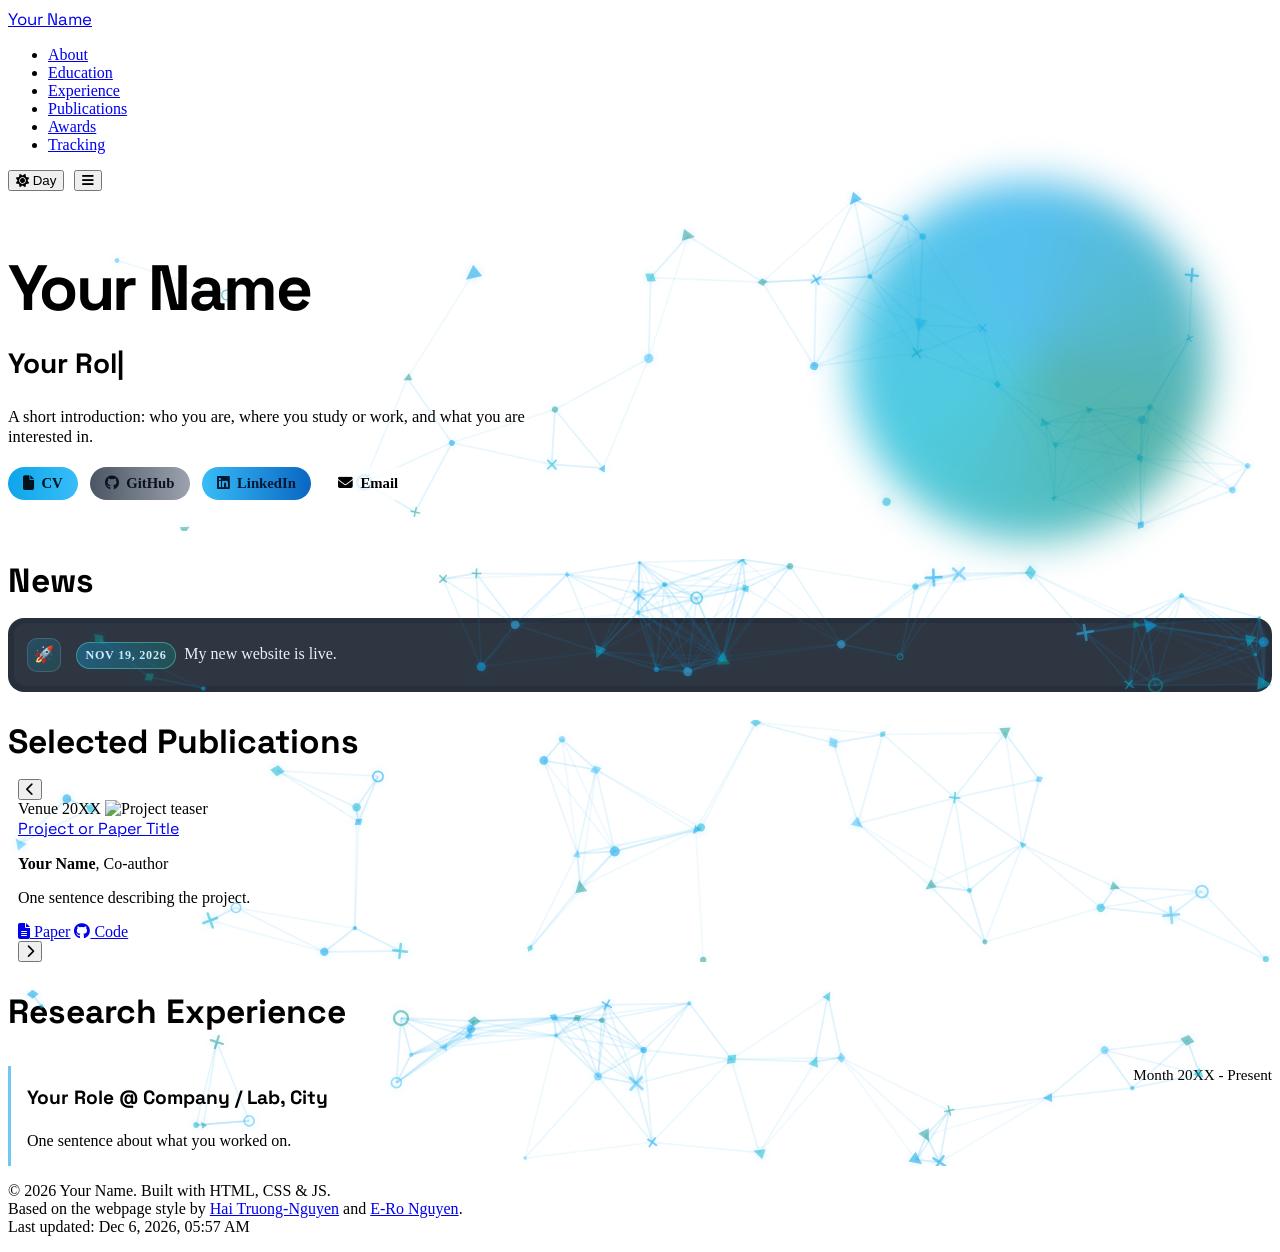
==== index.html @ 17369d82 "Replace original author's content with placeholders Remove CNAME, author photos, logos and publicati" ====
<!DOCTYPE html>
<html lang="en">

<head>
  <meta charset="UTF-8">
  <meta name="viewport" content="width=device-width, initial-scale=1.0">
  <link rel="icon" type="image/png" href="images/favicon.png">
  <link rel="apple-touch-icon" href="images/favicon.png">
  <title>Your Name | Homepage</title>
  <meta name="description" content="Personal website of Your Name.">

  <link rel="preconnect" href="https://fonts.googleapis.com">
  <link rel="preconnect" href="https://fonts.gstatic.com" crossorigin>
  <link href="https://fonts.googleapis.com/css2?family=Space+Grotesk:wght@400;500;700&family=IBM+Plex+Sans:wght@300;400;500;600;700&display=swap" rel="stylesheet">
  <link rel="stylesheet" href="https://cdnjs.cloudflare.com/ajax/libs/font-awesome/6.4.0/css/all.min.css">
  <link rel="stylesheet" href="css/styles.css">

  <style>
    :root { 
      --font-main: 'IBM Plex Sans', system-ui, sans-serif;
    }

    h1,
    h2,
    h3,
    .logo,
    .paper-card-title {
      font-family: 'Space Grotesk', var(--font-main);
    }

    .hero-layout {
      display: grid;
      grid-template-columns: 1.2fr 0.8fr;
      gap: 3.5rem;
      align-items: center;
    }

    .hero-title {
      font-size: clamp(2.4rem, 5vw, 4.2rem) !important;
      margin-bottom: 0.6rem;
      letter-spacing: -0.04em;
      line-height: 1.02;
    }

    .hero-subtitle {
      font-size: clamp(1.15rem, 3vw, 1.75rem) !important;
      margin-bottom: 1.6rem;
      color: var(--text-secondary);
      min-height: 2rem;
    }

    .hero-blurb {
      font-size: 1.03rem;
      color: var(--text-secondary);
      margin-bottom: 1.1rem;
      max-width: 70ch;
    }

    .profile-image-wrapper {
      width: 100%;
      max-width: 340px;
      aspect-ratio: 1;
      margin: 0 auto;
      border-radius: 50%;
      position: relative;
      animation: float 6s ease-in-out infinite;
    }

    .profile-image-wrapper::before {
      content: '';
      position: absolute;
      inset: -10px;
      border-radius: 50%;
      background: conic-gradient(from 0deg, #0ea5e9, #0d9488, #06b6d4, #0ea5e9);
      filter: blur(20px);
      opacity: 0.7;
      z-index: 1;
      animation: spin 6s linear infinite;
    }

    .profile-image-container {
      width: 100%;
      height: 100%;
      border-radius: 50%;
      padding: 8px;
      background: linear-gradient(145deg, var(--accent-blue), var(--accent-teal), var(--accent-cyan));
      position: relative;
      z-index: 2;
    }

    .profile-image {
      width: 100%;
      height: 100%;
      border-radius: 50%;
      object-fit: cover;
      border: 5px solid #ffffff;
    }

    .cta-row {
      display: flex;
      flex-wrap: wrap;
      gap: 0.75rem;
      margin-top: 1.25rem;
      margin-bottom: 1.2rem;
    }

    .cta-chip {
      display: inline-flex;
      align-items: center;
      gap: 0.45rem;
      padding: 0.5rem 0.95rem;
      border: 1px solid var(--glass-border);
      border-radius: 999px;
      color: var(--text-primary);
      background: rgba(255, 255, 255, 0.75);
      text-decoration: none;
      font-weight: 600;
      font-size: 0.92rem;
      transition: transform 0.2s ease, box-shadow 0.2s ease, filter 0.2s ease;
    }

    .cta-chip:hover {
      text-decoration: none;
      background: #eef9ff;
      border-color: rgba(14, 165, 233, 0.35);
      transform: translateY(-1px);
    }

    .cta-cv {
      background: linear-gradient(90deg, #0284c7, #0ea5e9);
      color: #f8fcff;
      border-color: rgba(2, 132, 199, 0.35);
    }

    .cta-scholar {
      background: linear-gradient(90deg, #1d4ed8, #2563eb);
      color: #f5f8ff;
      border-color: rgba(37, 99, 235, 0.35);
    }

    .cta-github {
      background: linear-gradient(90deg, #111827, #374151);
      color: #f9fafb;
      border-color: rgba(55, 65, 81, 0.45);
    }

    .cta-linkedin {
      background: linear-gradient(90deg, #0a66c2, #0ea5e9);
      color: #f8fcff;
      border-color: rgba(10, 102, 194, 0.4);
    }

    .cta-cv:hover,
    .cta-scholar:hover,
    .cta-github:hover,
    .cta-linkedin:hover {
      filter: brightness(1.08);
      box-shadow: 0 6px 16px rgba(2, 132, 199, 0.25);
    }

    html[data-theme="dark"] .cta-cv {
      background: linear-gradient(90deg, #0ea5e9, #38bdf8);
      color: #02121d;
    }

    html[data-theme="dark"] .cta-scholar {
      background: linear-gradient(90deg, #60a5fa, #3b82f6);
      color: #06132c;
    }

    html[data-theme="dark"] .cta-github {
      background: linear-gradient(90deg, #4b5563, #9ca3af);
      color: #0b1220;
    }

    html[data-theme="dark"] .cta-linkedin {
      background: linear-gradient(90deg, #38bdf8, #0a66c2);
      color: #001a36;
    }

    .inline-stats {
      display: grid;
      grid-template-columns: repeat(3, minmax(0, 1fr));
      gap: 0.65rem;
      margin-top: 1rem;
      width: 100%;
      max-width: 420px;
    }

    .stat-card {
      border: 1px solid var(--glass-border);
      border-radius: 10px;
      background: rgba(255, 255, 255, 0.72);
      padding: 0.65rem;
      text-align: center;
    }

    .stat-value {
      display: block;
      font-size: 1rem;
      font-weight: 700;
      color: var(--text-primary);
    }

    .stat-label {
      font-size: 0.76rem;
      color: var(--text-muted);
      text-transform: uppercase;
      letter-spacing: 0.06em;
    }

    .timeline-list {
      display: grid;
      gap: 1.25rem;
    }

    .timeline-entry {
      border-left: 3px solid rgba(14, 165, 233, 0.6);
      padding-left: 1rem;
    }

    .timeline-entry h3 {
      margin-bottom: 0.35rem;
      font-size: 1.2rem;
    }

    .exp-head {
      display: flex;
      justify-content: space-between;
      align-items: flex-start;
      gap: 0.8rem;
      flex-wrap: wrap;
      margin-bottom: 0.35rem;
    }

    .exp-main {
      display: flex;
      align-items: center;
      gap: 0.7rem;
      min-width: 0;
      flex: 1 1 360px;
    }

    .exp-logo {
      width: 34px;
      height: 34px;
      border-radius: 8px;
      object-fit: contain;
      border: 1px solid var(--glass-border);
      background: rgba(255, 255, 255, 0.9);
      padding: 3px;
      flex: 0 0 auto;
    }

    .timeline-meta {
      color: var(--text-muted);
      font-size: 0.95rem;
      margin-bottom: 0.55rem;
    }

    .timeline-meta-row {
      display: flex;
      justify-content: flex-end;
      gap: 0.8rem;
      flex-wrap: nowrap;
      color: var(--text-muted);
      font-size: 0.95rem;
      margin-bottom: 0;
      margin-left: auto;
      white-space: nowrap;
      text-align: right;
    }

    .news-board {
      border: 1px solid var(--glass-border);
      border-radius: 16px;
      background: rgba(255, 255, 255, 0.72);
      padding: 0.35rem;
    }

    .news-item {
      display: grid;
      grid-template-columns: 34px 1fr;
      gap: 0.9rem;
      padding: 0.9rem 0.85rem;
      border-radius: 12px;
      align-items: center;
    }

    .news-item + .news-item {
      border-top: 1px dashed var(--glass-border);
    }

    .news-icon {
      width: 34px;
      height: 34px;
      border-radius: 10px;
      display: grid;
      place-items: center;
      background: linear-gradient(145deg, rgba(14, 165, 233, 0.2), rgba(13, 148, 136, 0.2));
      font-size: 1.02rem;
      line-height: 1;
    }

    .news-line {
      display: flex;
      align-items: baseline;
      flex-wrap: wrap;
      gap: 0.5rem;
    }

    .news-date {
      font-size: 0.76rem;
      font-weight: 700;
      color: #0b3554;
      text-transform: uppercase;
      letter-spacing: 0.06em;
      background: linear-gradient(90deg, rgba(14, 165, 233, 0.22), rgba(13, 148, 136, 0.22));
      border: 1px solid rgba(14, 165, 233, 0.3);
      border-radius: 999px;
      padding: 0.17rem 0.55rem;
      white-space: nowrap;
    }

    .news-text {
      margin: 0;
      color: var(--text-primary);
      line-height: 1.58;
    }

    html[data-theme="dark"] .news-board {
      background: rgba(10, 19, 34, 0.88);
      border-color: rgba(148, 163, 184, 0.35);
    }

    html[data-theme="dark"] .news-item + .news-item {
      border-top-color: rgba(148, 163, 184, 0.35);
    }

    html[data-theme="dark"] .news-item {
      background: rgba(255, 255, 255, 0.03);
    }

    html[data-theme="dark"] .news-text {
      color: #e8f0ff;
    }

    html[data-theme="dark"] .news-date {
      color: #c8ecff;
      background: linear-gradient(90deg, rgba(14, 165, 233, 0.34), rgba(13, 148, 136, 0.28));
      border-color: rgba(94, 234, 212, 0.42);
    }

    html[data-theme="dark"] .news-icon {
      box-shadow: 0 0 0 1px rgba(148, 163, 184, 0.28) inset;
    }

    .scroll-down-indicator {
      position: absolute;
      bottom: -38px;
      left: 50%;
      transform: translateX(-50%);
      color: var(--accent-teal);
      font-size: 1.4rem;
      cursor: pointer;
      animation: bounce 2s infinite;
    }

    @keyframes spin {
      to {
        transform: rotate(360deg);
      }
    }

    @keyframes float {
      0%,
      100% {
        transform: translateY(0);
      }

      50% {
        transform: translateY(-12px);
      }
    }

    @keyframes bounce {
      0%,
      20%,
      50%,
      80%,
      100% {
        transform: translateY(0) translateX(-50%);
      }

      40% {
        transform: translateY(-8px) translateX(-50%);
      }

      60% {
        transform: translateY(-5px) translateX(-50%);
      }
    }

    @media (max-width: 960px) {
      .hero-layout {
        grid-template-columns: 1fr;
        gap: 2.2rem;
        text-align: center;
      }

      .hero-blurb {
        margin-left: auto;
        margin-right: auto;
      }

      .cta-row,
      .inline-stats {
        justify-content: center;
        margin-left: auto;
        margin-right: auto;
      }

      .profile-image-wrapper {
        max-width: 280px;
      }
    }

    @media (max-width: 640px) {
      .inline-stats {
        grid-template-columns: 1fr;
      }

      .paper-card {
        min-width: 300px;
      }

      .timeline-meta-row {
        width: 100%;
        justify-content: flex-start;
        text-align: left;
      }
    }
  </style>
</head>

<body>
  <nav class="navbar">
    <div class="nav-container">
      <a href="./" class="logo text-gradient" style="display:flex;align-items:center;gap:0.75rem;">
        <img src="images/me.png" alt="Your Name" style="width:36px;height:36px;border-radius:50%;object-fit:cover;" onerror="this.style.display='none'">
        <span style="font-size:1.05rem;text-transform:none;letter-spacing:0;">Your Name</span>
      </a>
      <ul class="nav-links">
        <li><a href="index.html" class="active">About</a></li>
        <li><a href="education.html">Education</a></li>
        <li><a href="experience.html">Experience</a></li>
        <li><a href="publication.html">Publications</a></li>
        <li><a href="awards.html">Awards</a></li>
        <li><a href="tracking.html">Tracking</a></li>
      </ul>
      <div style="display:flex;align-items:center;gap:0.6rem;">
        <button class="theme-toggle" aria-label="Toggle dark mode">
          <i class="fas fa-moon"></i>
          <span>Night</span>
        </button>
        <button class="mobile-menu-btn" aria-label="Toggle menu">
          <i class="fas fa-bars"></i>
        </button>
      </div>
    </div>
  </nav>

  <main>
    <section class="section reveal active particle-section" id="about" style="position: relative; overflow: visible; isolation: isolate;">
      <canvas class="hero-particles" style="position:absolute;inset:0;width:100%;height:100%;z-index:0;pointer-events:none;"></canvas>

      <div class="hero-layout" style="position:relative;z-index:1;">
        <div class="hero-text">
          <h1 class="hero-title">Your Name</h1>
          <h2 class="hero-subtitle text-gradient">
            <span class="typewriter-text"></span><span class="typewriter-cursor">|</span>
          </h2>

          <p class="hero-blurb">
            A short introduction: who you are, where you study or work, and what you are interested in.
          </p>

          <div class="cta-row">
            <a class="cta-chip cta-cv" href="#" target="_blank" rel="noreferrer"><i class="fas fa-file"></i> CV</a>
            <a class="cta-chip cta-github" href="https://github.com/ThinhTran1505" target="_blank" rel="noreferrer"><i class="fab fa-github"></i> GitHub</a>
            <a class="cta-chip cta-linkedin" href="#" target="_blank" rel="noreferrer"><i class="fab fa-linkedin"></i> LinkedIn</a>
            <a class="cta-chip" href="mailto:you@example.com"><i class="fas fa-envelope"></i> Email</a>
          </div>

        </div>

        <div style="display:flex;flex-direction:column;align-items:center;gap:1.6rem;">
          <div class="profile-image-wrapper">
            <div class="profile-image-container">
              <img src="images/me.png" alt="Portrait of Your Name" class="profile-image" onerror="this.style.display='none'">
            </div>
          </div>
          
        </div>
      </div>

      <!-- <div class="scroll-down-indicator" onclick="document.getElementById('news').scrollIntoView({ behavior: 'smooth' });">
        <i class="fas fa-chevron-down"></i>
      </div> -->
    </section>

    <section class="section reveal particle-section" id="news" style="position: relative; overflow: visible; isolation: isolate;">
      <canvas class="hero-particles" style="position:absolute;inset:0;width:100%;height:100%;z-index:0;pointer-events:none;"></canvas>
      <h2 style="font-size:2.1rem;border-bottom:2px solid var(--glass-border);padding-bottom:0.5rem;margin-bottom:0.5rem;">News</h2>
      <!-- <p style="color:var(--text-muted);margin-bottom:1rem;">Recent updates and milestones.</p> -->
      <div class="news-board">
        <article class="news-item">
          <div class="news-icon">🚀</div>
          <div>
            <p class="news-text news-line"><span class="news-date">Nov 19, 2026</span> My new website is live.</p>
          </div>
        </article>
      </div>
    </section>

    <section class="section reveal particle-section" id="featured-publications" style="position: relative; overflow: visible; isolation: isolate;">
      <canvas class="hero-particles" style="position:absolute;inset:0;width:100%;height:100%;z-index:0;pointer-events:none;"></canvas>
      <h2 style="font-size:2.1rem;border-bottom:2px solid var(--glass-border);padding-bottom:0.5rem;margin-bottom:0.5rem;">Selected Publications</h2>
      <div class="projects-carousel-container" style="position:relative;padding:0 10px;">
        <button class="carousel-btn left" onclick="scrollCarousel(-1)" aria-label="Scroll left"><i class="fas fa-chevron-left"></i></button>

        <div class="projects-grid" id="projectsCarousel">
          <article class="paper-card paper-card-link" data-card-url="#" tabindex="0" role="link" aria-label="Open project page">
            <div class="paper-card-image">
              <span class="badge">Venue 20XX</span>
              <img src="images/publications/placeholder.svg" alt="Project teaser">
            </div>
            <div class="paper-card-text">
              <div class="paper-card-top">
                <a class="paper-card-title" href="#" target="_blank" rel="noreferrer">Project or Paper Title</a>
                <p class="paper-card-authors"><strong>Your Name</strong>, Co-author</p>
              </div>
              <p class="paper-card-desc">One sentence describing the project.</p>
              <div class="paper-card-actions">
                <a class="paper-card-btn" href="#" target="_blank" rel="noreferrer"><i class="fas fa-file-alt"></i> Paper</a>
                <a class="paper-card-btn" href="#" target="_blank" rel="noreferrer"><i class="fab fa-github"></i> Code</a>
              </div>
            </div>
          </article>
        </div>

        <button class="carousel-btn right" onclick="scrollCarousel(1)" aria-label="Scroll right"><i class="fas fa-chevron-right"></i></button>
      </div>
    </section>

    <section class="section reveal particle-section" id="experience" style="position: relative; overflow: visible; isolation: isolate;">
      <canvas class="hero-particles" style="position:absolute;inset:0;width:100%;height:100%;z-index:0;pointer-events:none;"></canvas>
      <h2 style="font-size:2.1rem;border-bottom:2px solid var(--glass-border);padding-bottom:0.5rem;margin-bottom:1.6rem;">Research Experience</h2>
      <div class="glass-card">
        <div class="timeline-list">
          <article class="timeline-entry">
            <div class="exp-head">
              <div class="exp-main">
                <img class="exp-logo" src="images/experience/company.png" alt="Company logo" onerror="this.style.display='none'">
                <h3>Your Role @ Company / Lab, City</h3>
              </div>
              <div class="timeline-meta-row">
                <span>Month 20XX - Present</span>
              </div>
            </div>
            <p>One sentence about what you worked on.</p>
          </article>

          
        </div>
      </div>
    </section>

  </main>

  <footer>
    <p>&copy; 2026 Your Name. Built with HTML, CSS & JS.<br>Based on the webpage style by <a href="https://itruonghai.github.io/" target="_blank" rel="noreferrer">Hai Truong-Nguyen</a> and <a href="https://github.com/eronguyen/eronguyen.github.io" target="_blank" rel="noreferrer">E-Ro Nguyen</a>.</p>
  </footer>

  <script src="js/app.js"></script>
  <script>
    const slider = document.querySelector('.projects-grid');
    if (slider) {
      let isDown = false;
      let startX;
      let scrollLeft;

      slider.addEventListener('mousedown', (e) => {
        isDown = true;
        slider.classList.add('active');
        startX = e.pageX - slider.offsetLeft;
        scrollLeft = slider.scrollLeft;
      });

      slider.addEventListener('mouseleave', () => {
        isDown = false;
        slider.classList.remove('active');
      });

      slider.addEventListener('mouseup', () => {
        isDown = false;
        slider.classList.remove('active');
      });

      slider.addEventListener('mousemove', (e) => {
        if (!isDown) return;
        e.preventDefault();
        const x = e.pageX - slider.offsetLeft;
        const walk = (x - startX) * 2;
        slider.scrollLeft = scrollLeft - walk;
      });
    }

    function scrollCarousel(direction) {
      if (!slider) return;
      const firstCard = slider.querySelector('.paper-card');
      if (!firstCard) return;
      const cardWidth = firstCard.offsetWidth;
      const gap = parseFloat(getComputedStyle(slider).gap) || 0;
      const scrollAmount = (cardWidth + gap) * direction;
      slider.scrollBy({ left: scrollAmount, behavior: 'smooth' });
    }

    const clickableCards = document.querySelectorAll('.paper-card-link');
    clickableCards.forEach((card) => {
      const url = card.getAttribute('data-card-url');
      if (!url) return;

      card.style.cursor = 'pointer';

      card.addEventListener('click', (event) => {
        if (event.target.closest('a, button')) return;
        window.open(url, '_blank', 'noopener,noreferrer');
      });

      card.addEventListener('keydown', (event) => {
        if (event.key !== 'Enter' && event.key !== ' ') return;
        event.preventDefault();
        window.open(url, '_blank', 'noopener,noreferrer');
      });
    });
  </script>
</body>

</html>
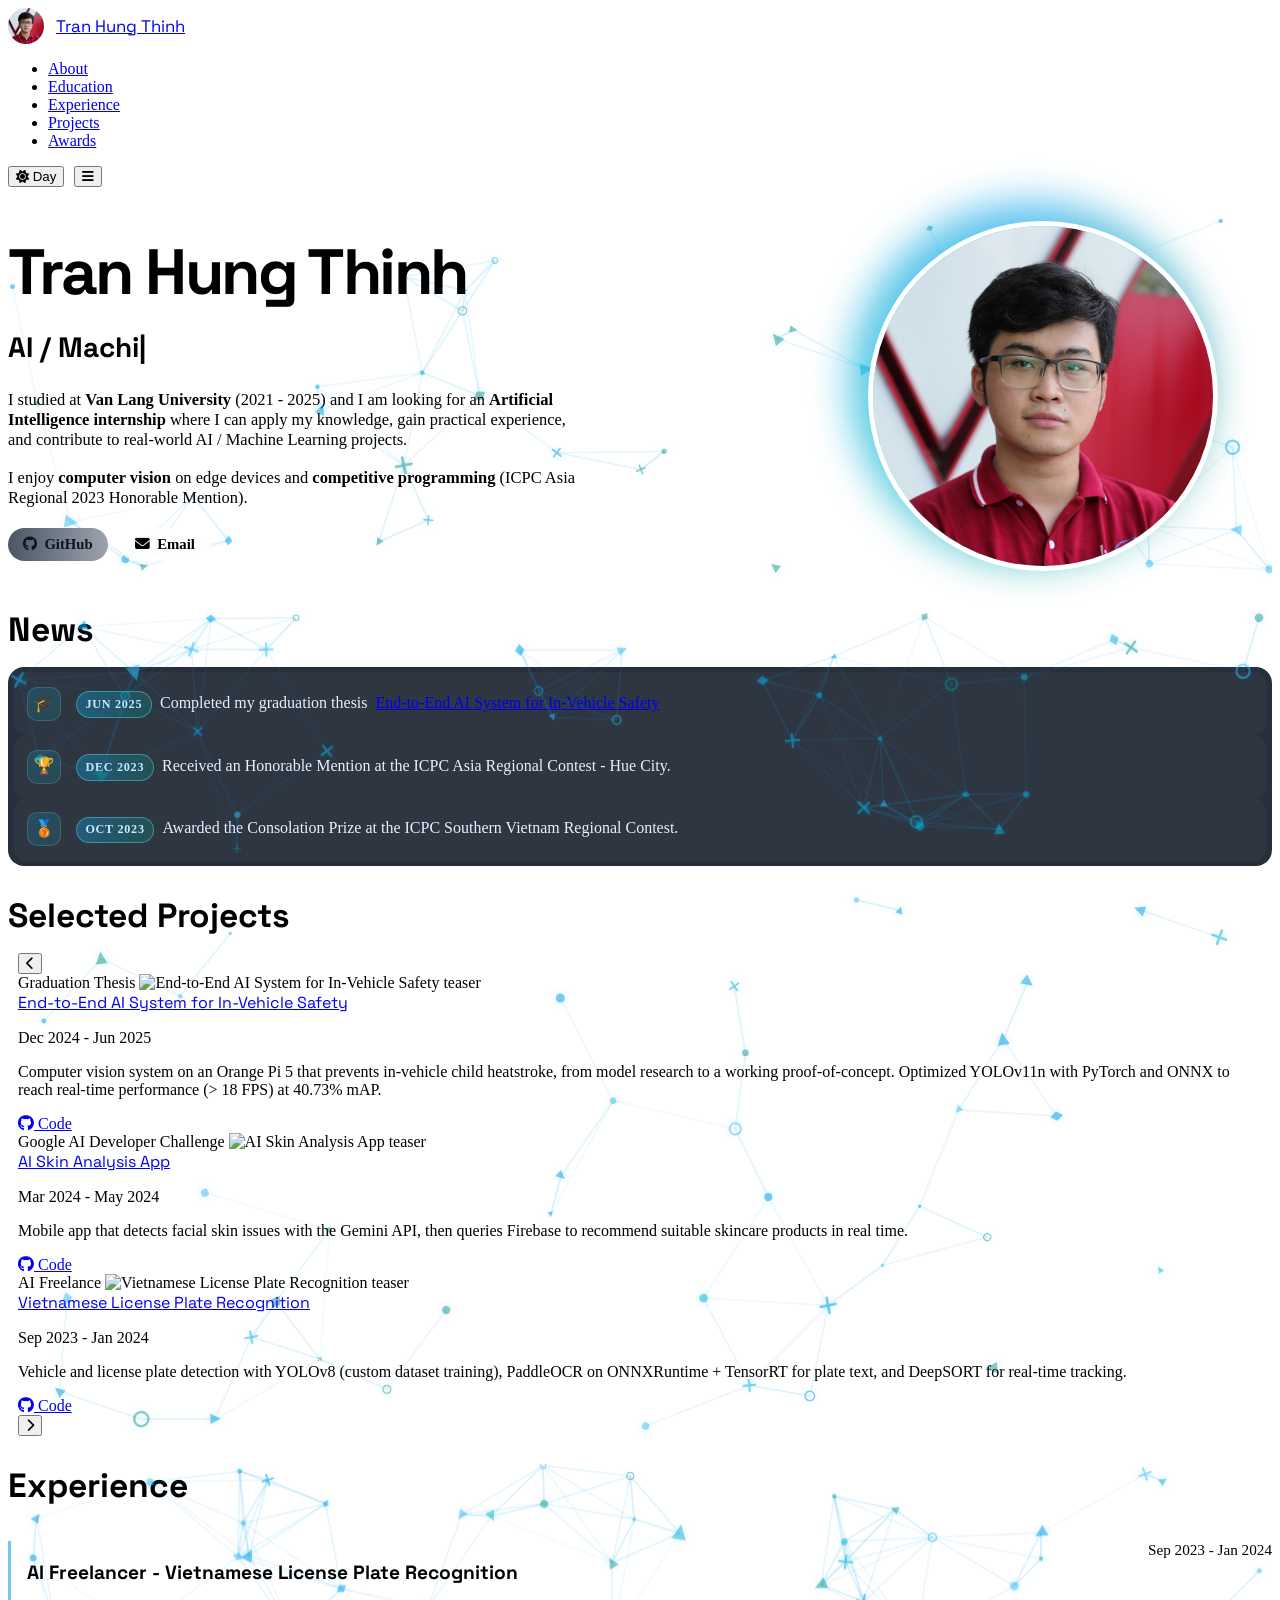
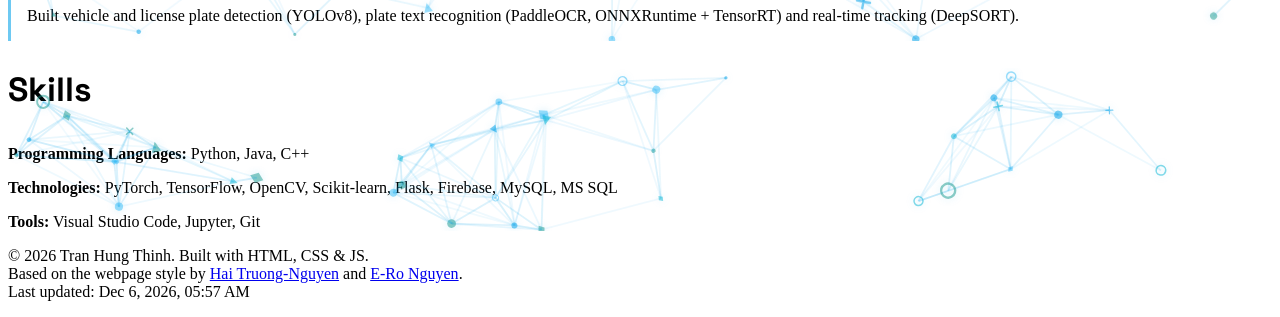
==== commit 7cc3e5bb: "Fill site with content from CV Name, intro, news, projects (as the Projects page), freelance experie" ====
--- a/index.html
+++ b/index.html
@@ -6,8 +6,8 @@
   <meta name="viewport" content="width=device-width, initial-scale=1.0">
   <link rel="icon" type="image/png" href="images/favicon.png">
   <link rel="apple-touch-icon" href="images/favicon.png">
-  <title>Your Name | Homepage</title>
-  <meta name="description" content="Personal website of Your Name.">
+  <title>Tran Hung Thinh | Homepage</title>
+  <meta name="description" content="Personal website of Tran Hung Thinh.">
 
   <link rel="preconnect" href="https://fonts.googleapis.com">
   <link rel="preconnect" href="https://fonts.gstatic.com" crossorigin>
@@ -447,16 +447,15 @@
   <nav class="navbar">
     <div class="nav-container">
       <a href="./" class="logo text-gradient" style="display:flex;align-items:center;gap:0.75rem;">
-        <img src="images/me.png" alt="Your Name" style="width:36px;height:36px;border-radius:50%;object-fit:cover;" onerror="this.style.display='none'">
-        <span style="font-size:1.05rem;text-transform:none;letter-spacing:0;">Your Name</span>
+        <img src="images/me.png" alt="Tran Hung Thinh" style="width:36px;height:36px;border-radius:50%;object-fit:cover;" onerror="this.style.display='none'">
+        <span style="font-size:1.05rem;text-transform:none;letter-spacing:0;">Tran Hung Thinh</span>
       </a>
       <ul class="nav-links">
         <li><a href="index.html" class="active">About</a></li>
         <li><a href="education.html">Education</a></li>
         <li><a href="experience.html">Experience</a></li>
-        <li><a href="publication.html">Publications</a></li>
+        <li><a href="publication.html">Projects</a></li>
         <li><a href="awards.html">Awards</a></li>
-        <li><a href="tracking.html">Tracking</a></li>
       </ul>
       <div style="display:flex;align-items:center;gap:0.6rem;">
         <button class="theme-toggle" aria-label="Toggle dark mode">
@@ -476,20 +475,24 @@
 
       <div class="hero-layout" style="position:relative;z-index:1;">
         <div class="hero-text">
-          <h1 class="hero-title">Your Name</h1>
+          <h1 class="hero-title">Tran Hung Thinh</h1>
           <h2 class="hero-subtitle text-gradient">
             <span class="typewriter-text"></span><span class="typewriter-cursor">|</span>
           </h2>
 
           <p class="hero-blurb">
-            A short introduction: who you are, where you study or work, and what you are interested in.
+            I studied at <strong>Van Lang University</strong> (2021 - 2025) and I am looking for an
+            <strong>Artificial Intelligence internship</strong> where I can apply my knowledge, gain practical experience,
+            and contribute to real-world AI / Machine Learning projects.
           </p>
+          <p class="hero-blurb">
+            I enjoy <strong>computer vision</strong> on edge devices and <strong>competitive programming</strong>
+            (ICPC Asia Regional 2023 Honorable Mention).
+          </p>
 
           <div class="cta-row">
-            <a class="cta-chip cta-cv" href="#" target="_blank" rel="noreferrer"><i class="fas fa-file"></i> CV</a>
-            <a class="cta-chip cta-github" href="https://github.com/ThinhTran1505" target="_blank" rel="noreferrer"><i class="fab fa-github"></i> GitHub</a>
-            <a class="cta-chip cta-linkedin" href="#" target="_blank" rel="noreferrer"><i class="fab fa-linkedin"></i> LinkedIn</a>
-            <a class="cta-chip" href="mailto:you@example.com"><i class="fas fa-envelope"></i> Email</a>
+            <a class="cta-chip cta-github" href="https://github.com/TranThinh2003" target="_blank" rel="noreferrer"><i class="fab fa-github"></i> GitHub</a>
+            <a class="cta-chip" href="mailto:tranthinh150503@gmail.com"><i class="fas fa-envelope"></i> Email</a>
           </div>
 
         </div>
@@ -497,7 +500,7 @@
         <div style="display:flex;flex-direction:column;align-items:center;gap:1.6rem;">
           <div class="profile-image-wrapper">
             <div class="profile-image-container">
-              <img src="images/me.png" alt="Portrait of Your Name" class="profile-image" onerror="this.style.display='none'">
+              <img src="images/me.png" alt="Portrait of Tran Hung Thinh" class="profile-image" onerror="this.style.display='none'">
             </div>
           </div>
           
@@ -515,35 +518,80 @@
       <!-- <p style="color:var(--text-muted);margin-bottom:1rem;">Recent updates and milestones.</p> -->
       <div class="news-board">
         <article class="news-item">
-          <div class="news-icon">🚀</div>
+          <div class="news-icon">🎓</div>
           <div>
-            <p class="news-text news-line"><span class="news-date">Nov 19, 2026</span> My new website is live.</p>
+            <p class="news-text news-line"><span class="news-date">Jun 2025</span> Completed my graduation thesis <a href="https://github.com/TranThinh2003/No-One-left-on-car-NOC" target="_blank" rel="noreferrer">End-to-End AI System for In-Vehicle Safety</a></p>
+          </div>
+        </article>
+        <article class="news-item">
+          <div class="news-icon">🏆</div>
+          <div>
+            <p class="news-text news-line"><span class="news-date">Dec 2023</span> Received an Honorable Mention at the ICPC Asia Regional Contest - Hue City.</p>
+          </div>
+        </article>
+        <article class="news-item">
+          <div class="news-icon">🥉</div>
+          <div>
+            <p class="news-text news-line"><span class="news-date">Oct 2023</span> Awarded the Consolation Prize at the ICPC Southern Vietnam Regional Contest.</p>
           </div>
         </article>
       </div>
     </section>
 
-    <section class="section reveal particle-section" id="featured-publications" style="position: relative; overflow: visible; isolation: isolate;">
+    <section class="section reveal particle-section" id="featured-projects" style="position: relative; overflow: visible; isolation: isolate;">
       <canvas class="hero-particles" style="position:absolute;inset:0;width:100%;height:100%;z-index:0;pointer-events:none;"></canvas>
-      <h2 style="font-size:2.1rem;border-bottom:2px solid var(--glass-border);padding-bottom:0.5rem;margin-bottom:0.5rem;">Selected Publications</h2>
+      <h2 style="font-size:2.1rem;border-bottom:2px solid var(--glass-border);padding-bottom:0.5rem;margin-bottom:0.5rem;">Selected Projects</h2>
       <div class="projects-carousel-container" style="position:relative;padding:0 10px;">
         <button class="carousel-btn left" onclick="scrollCarousel(-1)" aria-label="Scroll left"><i class="fas fa-chevron-left"></i></button>
 
         <div class="projects-grid" id="projectsCarousel">
-          <article class="paper-card paper-card-link" data-card-url="#" tabindex="0" role="link" aria-label="Open project page">
+          <article class="paper-card paper-card-link" data-card-url="https://github.com/TranThinh2003/No-One-left-on-car-NOC" tabindex="0" role="link" aria-label="Open End-to-End AI System for In-Vehicle Safety on GitHub">
             <div class="paper-card-image">
-              <span class="badge">Venue 20XX</span>
-              <img src="images/publications/placeholder.svg" alt="Project teaser">
+              <span class="badge">Graduation Thesis</span>
+              <img src="images/publications/placeholder.svg" alt="End-to-End AI System for In-Vehicle Safety teaser">
             </div>
             <div class="paper-card-text">
               <div class="paper-card-top">
-                <a class="paper-card-title" href="#" target="_blank" rel="noreferrer">Project or Paper Title</a>
-                <p class="paper-card-authors"><strong>Your Name</strong>, Co-author</p>
+                <a class="paper-card-title" href="https://github.com/TranThinh2003/No-One-left-on-car-NOC" target="_blank" rel="noreferrer">End-to-End AI System for In-Vehicle Safety</a>
+                <p class="paper-card-authors">Dec 2024 - Jun 2025</p>
               </div>
-              <p class="paper-card-desc">One sentence describing the project.</p>
+              <p class="paper-card-desc">Computer vision system on an Orange Pi 5 that prevents in-vehicle child heatstroke, from model research to a working proof-of-concept. Optimized YOLOv11n with PyTorch and ONNX to reach real-time performance (&gt; 18 FPS) at 40.73% mAP.</p>
               <div class="paper-card-actions">
-                <a class="paper-card-btn" href="#" target="_blank" rel="noreferrer"><i class="fas fa-file-alt"></i> Paper</a>
-                <a class="paper-card-btn" href="#" target="_blank" rel="noreferrer"><i class="fab fa-github"></i> Code</a>
+                <a class="paper-card-btn" href="https://github.com/TranThinh2003/No-One-left-on-car-NOC" target="_blank" rel="noreferrer"><i class="fab fa-github"></i> Code</a>
+              </div>
+            </div>
+          </article>
+
+          <article class="paper-card paper-card-link" data-card-url="https://github.com/TranThinh2003/Kosmelyn_App" tabindex="0" role="link" aria-label="Open AI Skin Analysis App on GitHub">
+            <div class="paper-card-image">
+              <span class="badge">Google AI Developer Challenge</span>
+              <img src="images/publications/placeholder.svg" alt="AI Skin Analysis App teaser">
+            </div>
+            <div class="paper-card-text">
+              <div class="paper-card-top">
+                <a class="paper-card-title" href="https://github.com/TranThinh2003/Kosmelyn_App" target="_blank" rel="noreferrer">AI Skin Analysis App</a>
+                <p class="paper-card-authors">Mar 2024 - May 2024</p>
+              </div>
+              <p class="paper-card-desc">Mobile app that detects facial skin issues with the Gemini API, then queries Firebase to recommend suitable skincare products in real time.</p>
+              <div class="paper-card-actions">
+                <a class="paper-card-btn" href="https://github.com/TranThinh2003/Kosmelyn_App" target="_blank" rel="noreferrer"><i class="fab fa-github"></i> Code</a>
+              </div>
+            </div>
+          </article>
+
+          <article class="paper-card paper-card-link" data-card-url="https://github.com/vlu-lantran/AI_project" tabindex="0" role="link" aria-label="Open Vietnamese License Plate Recognition on GitHub">
+            <div class="paper-card-image">
+              <span class="badge">AI Freelance</span>
+              <img src="images/publications/placeholder.svg" alt="Vietnamese License Plate Recognition teaser">
+            </div>
+            <div class="paper-card-text">
+              <div class="paper-card-top">
+                <a class="paper-card-title" href="https://github.com/vlu-lantran/AI_project" target="_blank" rel="noreferrer">Vietnamese License Plate Recognition</a>
+                <p class="paper-card-authors">Sep 2023 - Jan 2024</p>
+              </div>
+              <p class="paper-card-desc">Vehicle and license plate detection with YOLOv8 (custom dataset training), PaddleOCR on ONNXRuntime + TensorRT for plate text, and DeepSORT for real-time tracking.</p>
+              <div class="paper-card-actions">
+                <a class="paper-card-btn" href="https://github.com/vlu-lantran/AI_project" target="_blank" rel="noreferrer"><i class="fab fa-github"></i> Code</a>
               </div>
             </div>
           </article>
@@ -555,20 +603,19 @@
 
     <section class="section reveal particle-section" id="experience" style="position: relative; overflow: visible; isolation: isolate;">
       <canvas class="hero-particles" style="position:absolute;inset:0;width:100%;height:100%;z-index:0;pointer-events:none;"></canvas>
-      <h2 style="font-size:2.1rem;border-bottom:2px solid var(--glass-border);padding-bottom:0.5rem;margin-bottom:1.6rem;">Research Experience</h2>
+      <h2 style="font-size:2.1rem;border-bottom:2px solid var(--glass-border);padding-bottom:0.5rem;margin-bottom:1.6rem;">Experience</h2>
       <div class="glass-card">
         <div class="timeline-list">
           <article class="timeline-entry">
             <div class="exp-head">
               <div class="exp-main">
-                <img class="exp-logo" src="images/experience/company.png" alt="Company logo" onerror="this.style.display='none'">
-                <h3>Your Role @ Company / Lab, City</h3>
+                <h3>AI Freelancer - Vietnamese License Plate Recognition</h3>
               </div>
               <div class="timeline-meta-row">
-                <span>Month 20XX - Present</span>
+                <span>Sep 2023 - Jan 2024</span>
               </div>
             </div>
-            <p>One sentence about what you worked on.</p>
+            <p>Built vehicle and license plate detection (YOLOv8), plate text recognition (PaddleOCR, ONNXRuntime + TensorRT) and real-time tracking (DeepSORT).</p>
           </article>
 
           
@@ -576,10 +623,20 @@
       </div>
     </section>
 
+    <section class="section reveal particle-section" id="skills" style="position: relative; overflow: visible; isolation: isolate;">
+      <canvas class="hero-particles" style="position:absolute;inset:0;width:100%;height:100%;z-index:0;pointer-events:none;"></canvas>
+      <h2 style="font-size:2.1rem;border-bottom:2px solid var(--glass-border);padding-bottom:0.5rem;margin-bottom:1.6rem;">Skills</h2>
+      <div class="glass-card">
+        <p><strong>Programming Languages:</strong> Python, Java, C++</p>
+        <p><strong>Technologies:</strong> PyTorch, TensorFlow, OpenCV, Scikit-learn, Flask, Firebase, MySQL, MS SQL</p>
+        <p><strong>Tools:</strong> Visual Studio Code, Jupyter, Git</p>
+      </div>
+    </section>
+
   </main>
 
   <footer>
-    <p>&copy; 2026 Your Name. Built with HTML, CSS & JS.<br>Based on the webpage style by <a href="https://itruonghai.github.io/" target="_blank" rel="noreferrer">Hai Truong-Nguyen</a> and <a href="https://github.com/eronguyen/eronguyen.github.io" target="_blank" rel="noreferrer">E-Ro Nguyen</a>.</p>
+    <p>&copy; 2026 Tran Hung Thinh. Built with HTML, CSS & JS.<br>Based on the webpage style by <a href="https://itruonghai.github.io/" target="_blank" rel="noreferrer">Hai Truong-Nguyen</a> and <a href="https://github.com/eronguyen/eronguyen.github.io" target="_blank" rel="noreferrer">E-Ro Nguyen</a>.</p>
   </footer>
 
   <script src="js/app.js"></script>
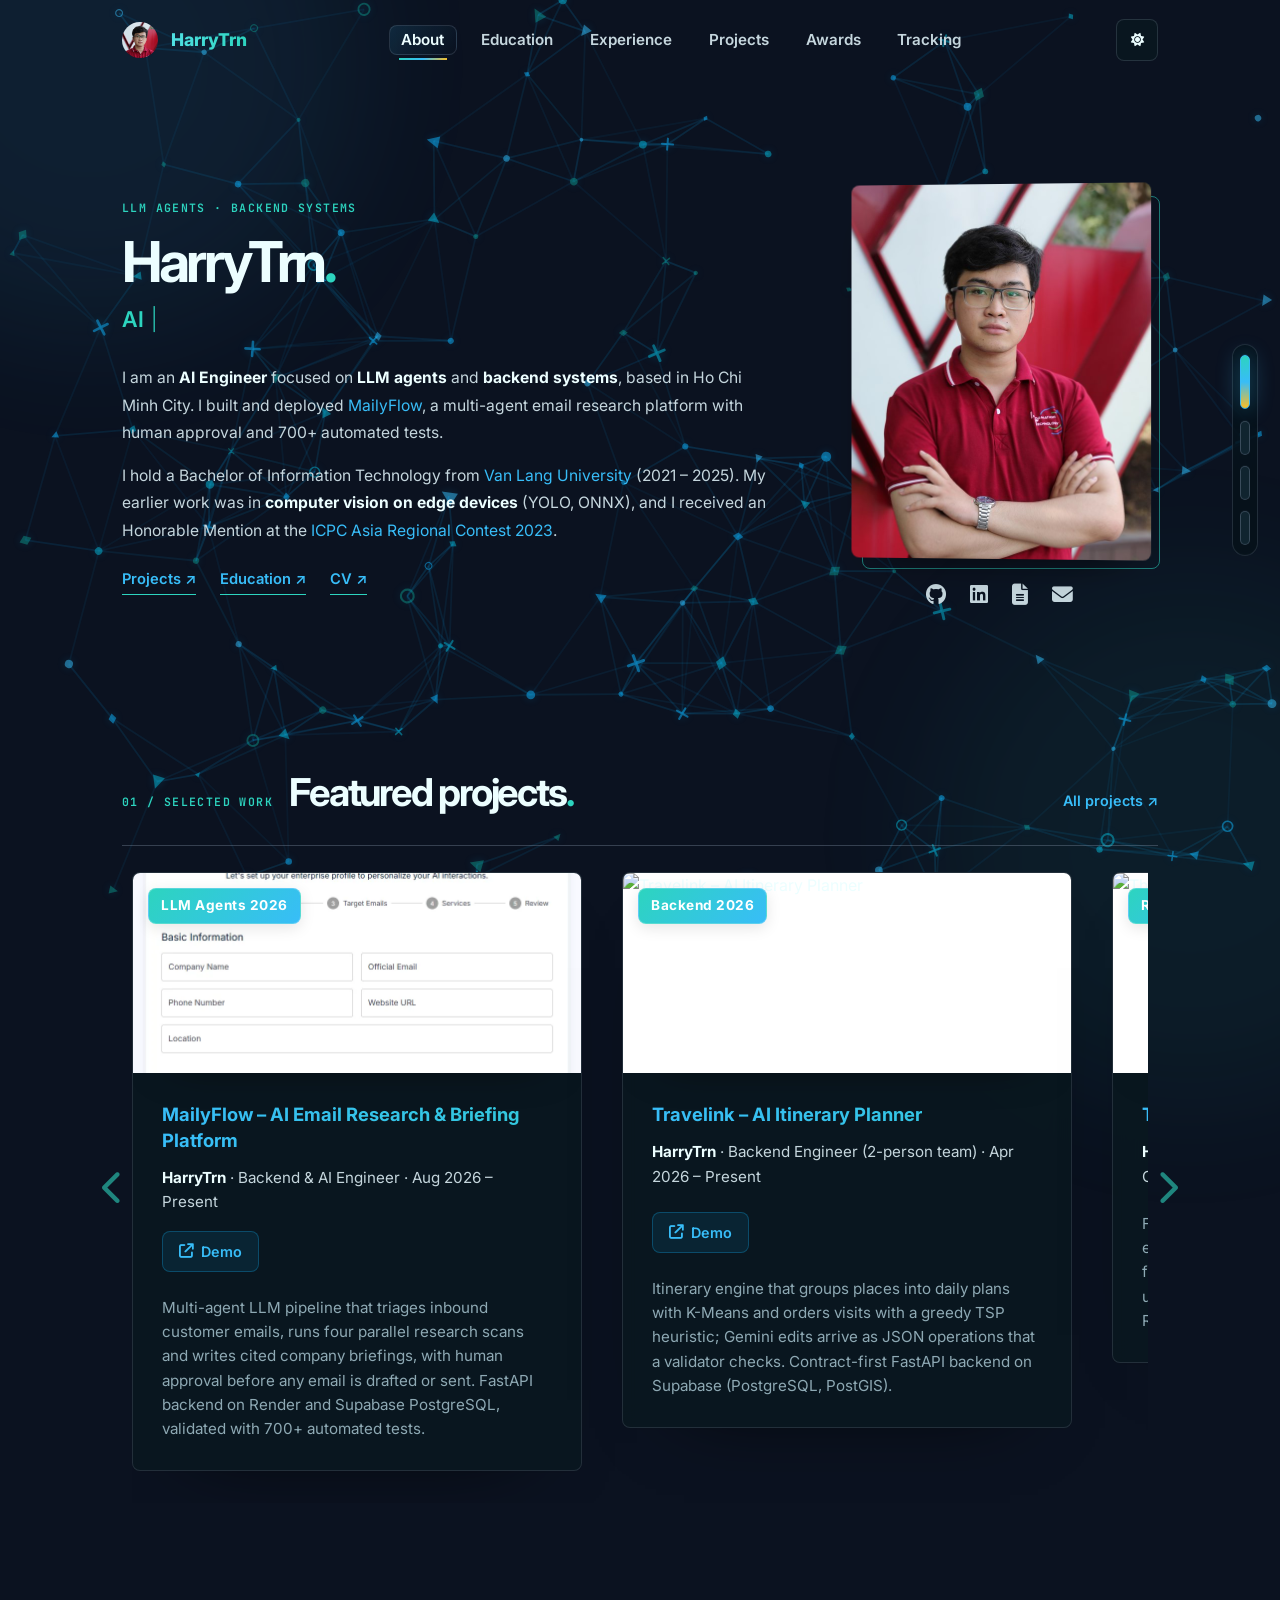
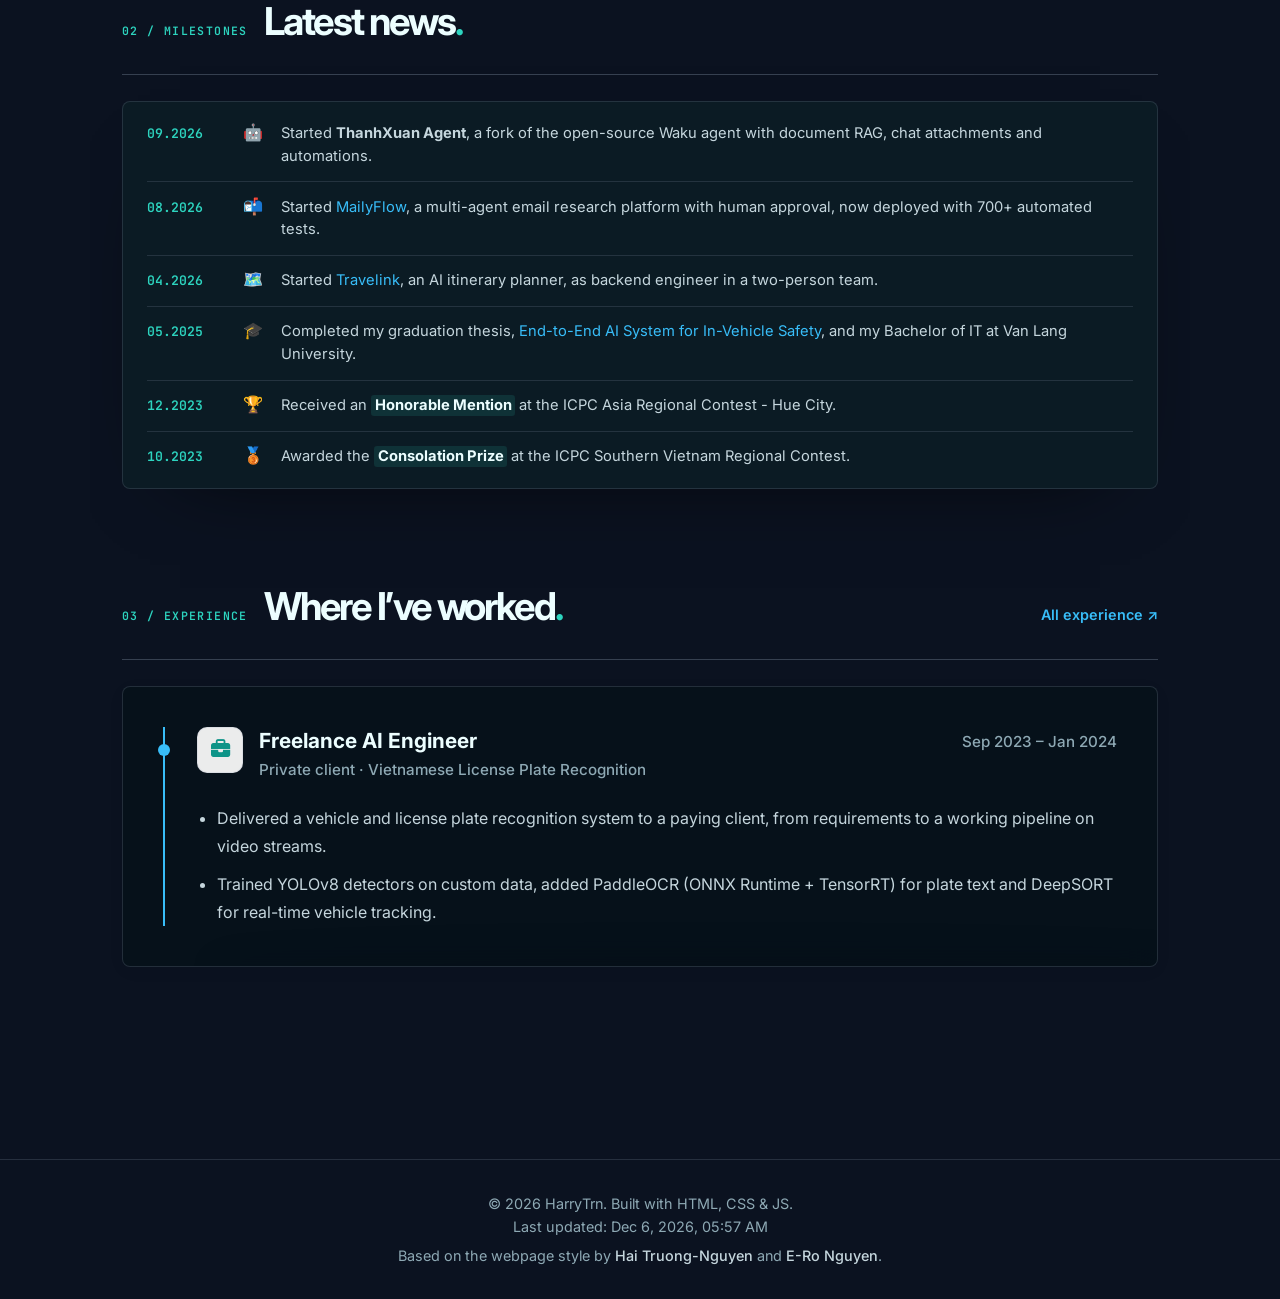
==== commit 0d452d83: "feat: restyle pages after ero and itruonghai, update content from latest CV - Subpages use ero-style" ====
--- a/index.html
+++ b/index.html
@@ -2,706 +2,357 @@
 <html lang="en">
 
 <head>
-  <meta charset="UTF-8">
-  <meta name="viewport" content="width=device-width, initial-scale=1.0">
-  <link rel="icon" type="image/png" href="images/favicon.png">
-  <link rel="apple-touch-icon" href="images/favicon.png">
-  <title>Tran Hung Thinh | Homepage</title>
-  <meta name="description" content="Personal website of Tran Hung Thinh.">
-
-  <link rel="preconnect" href="https://fonts.googleapis.com">
-  <link rel="preconnect" href="https://fonts.gstatic.com" crossorigin>
-  <link href="https://fonts.googleapis.com/css2?family=Space+Grotesk:wght@400;500;700&family=IBM+Plex+Sans:wght@300;400;500;600;700&display=swap" rel="stylesheet">
-  <link rel="stylesheet" href="https://cdnjs.cloudflare.com/ajax/libs/font-awesome/6.4.0/css/all.min.css">
-  <link rel="stylesheet" href="css/styles.css">
-
-  <style>
-    :root { 
-      --font-main: 'IBM Plex Sans', system-ui, sans-serif;
-    }
-
-    h1,
-    h2,
-    h3,
-    .logo,
-    .paper-card-title {
-      font-family: 'Space Grotesk', var(--font-main);
-    }
-
-    .hero-layout {
-      display: grid;
-      grid-template-columns: 1.2fr 0.8fr;
-      gap: 3.5rem;
-      align-items: center;
-    }
-
-    .hero-title {
-      font-size: clamp(2.4rem, 5vw, 4.2rem) !important;
-      margin-bottom: 0.6rem;
-      letter-spacing: -0.04em;
-      line-height: 1.02;
-    }
-
-    .hero-subtitle {
-      font-size: clamp(1.15rem, 3vw, 1.75rem) !important;
-      margin-bottom: 1.6rem;
-      color: var(--text-secondary);
-      min-height: 2rem;
-    }
-
-    .hero-blurb {
-      font-size: 1.03rem;
-      color: var(--text-secondary);
-      margin-bottom: 1.1rem;
-      max-width: 70ch;
-    }
-
-    .profile-image-wrapper {
-      width: 100%;
-      max-width: 340px;
-      aspect-ratio: 1;
-      margin: 0 auto;
-      border-radius: 50%;
-      position: relative;
-      animation: float 6s ease-in-out infinite;
-    }
-
-    .profile-image-wrapper::before {
-      content: '';
-      position: absolute;
-      inset: -10px;
-      border-radius: 50%;
-      background: conic-gradient(from 0deg, #0ea5e9, #0d9488, #06b6d4, #0ea5e9);
-      filter: blur(20px);
-      opacity: 0.7;
-      z-index: 1;
-      animation: spin 6s linear infinite;
-    }
-
-    .profile-image-container {
-      width: 100%;
-      height: 100%;
-      border-radius: 50%;
-      padding: 8px;
-      background: linear-gradient(145deg, var(--accent-blue), var(--accent-teal), var(--accent-cyan));
-      position: relative;
-      z-index: 2;
-    }
-
-    .profile-image {
-      width: 100%;
-      height: 100%;
-      border-radius: 50%;
-      object-fit: cover;
-      border: 5px solid #ffffff;
-    }
-
-    .cta-row {
-      display: flex;
-      flex-wrap: wrap;
-      gap: 0.75rem;
-      margin-top: 1.25rem;
-      margin-bottom: 1.2rem;
-    }
-
-    .cta-chip {
-      display: inline-flex;
-      align-items: center;
-      gap: 0.45rem;
-      padding: 0.5rem 0.95rem;
-      border: 1px solid var(--glass-border);
-      border-radius: 999px;
-      color: var(--text-primary);
-      background: rgba(255, 255, 255, 0.75);
-      text-decoration: none;
-      font-weight: 600;
-      font-size: 0.92rem;
-      transition: transform 0.2s ease, box-shadow 0.2s ease, filter 0.2s ease;
-    }
-
-    .cta-chip:hover {
-      text-decoration: none;
-      background: #eef9ff;
-      border-color: rgba(14, 165, 233, 0.35);
-      transform: translateY(-1px);
-    }
-
-    .cta-cv {
-      background: linear-gradient(90deg, #0284c7, #0ea5e9);
-      color: #f8fcff;
-      border-color: rgba(2, 132, 199, 0.35);
-    }
-
-    .cta-scholar {
-      background: linear-gradient(90deg, #1d4ed8, #2563eb);
-      color: #f5f8ff;
-      border-color: rgba(37, 99, 235, 0.35);
-    }
-
-    .cta-github {
-      background: linear-gradient(90deg, #111827, #374151);
-      color: #f9fafb;
-      border-color: rgba(55, 65, 81, 0.45);
-    }
-
-    .cta-linkedin {
-      background: linear-gradient(90deg, #0a66c2, #0ea5e9);
-      color: #f8fcff;
-      border-color: rgba(10, 102, 194, 0.4);
-    }
-
-    .cta-cv:hover,
-    .cta-scholar:hover,
-    .cta-github:hover,
-    .cta-linkedin:hover {
-      filter: brightness(1.08);
-      box-shadow: 0 6px 16px rgba(2, 132, 199, 0.25);
-    }
-
-    html[data-theme="dark"] .cta-cv {
-      background: linear-gradient(90deg, #0ea5e9, #38bdf8);
-      color: #02121d;
-    }
-
-    html[data-theme="dark"] .cta-scholar {
-      background: linear-gradient(90deg, #60a5fa, #3b82f6);
-      color: #06132c;
-    }
-
-    html[data-theme="dark"] .cta-github {
-      background: linear-gradient(90deg, #4b5563, #9ca3af);
-      color: #0b1220;
-    }
-
-    html[data-theme="dark"] .cta-linkedin {
-      background: linear-gradient(90deg, #38bdf8, #0a66c2);
-      color: #001a36;
-    }
-
-    .inline-stats {
-      display: grid;
-      grid-template-columns: repeat(3, minmax(0, 1fr));
-      gap: 0.65rem;
-      margin-top: 1rem;
-      width: 100%;
-      max-width: 420px;
-    }
-
-    .stat-card {
-      border: 1px solid var(--glass-border);
-      border-radius: 10px;
-      background: rgba(255, 255, 255, 0.72);
-      padding: 0.65rem;
-      text-align: center;
-    }
-
-    .stat-value {
-      display: block;
-      font-size: 1rem;
-      font-weight: 700;
-      color: var(--text-primary);
-    }
-
-    .stat-label {
-      font-size: 0.76rem;
-      color: var(--text-muted);
-      text-transform: uppercase;
-      letter-spacing: 0.06em;
-    }
-
-    .timeline-list {
-      display: grid;
-      gap: 1.25rem;
-    }
-
-    .timeline-entry {
-      border-left: 3px solid rgba(14, 165, 233, 0.6);
-      padding-left: 1rem;
-    }
-
-    .timeline-entry h3 {
-      margin-bottom: 0.35rem;
-      font-size: 1.2rem;
-    }
-
-    .exp-head {
-      display: flex;
-      justify-content: space-between;
-      align-items: flex-start;
-      gap: 0.8rem;
-      flex-wrap: wrap;
-      margin-bottom: 0.35rem;
-    }
-
-    .exp-main {
-      display: flex;
-      align-items: center;
-      gap: 0.7rem;
-      min-width: 0;
-      flex: 1 1 360px;
-    }
-
-    .exp-logo {
-      width: 34px;
-      height: 34px;
-      border-radius: 8px;
-      object-fit: contain;
-      border: 1px solid var(--glass-border);
-      background: rgba(255, 255, 255, 0.9);
-      padding: 3px;
-      flex: 0 0 auto;
-    }
-
-    .timeline-meta {
-      color: var(--text-muted);
-      font-size: 0.95rem;
-      margin-bottom: 0.55rem;
-    }
-
-    .timeline-meta-row {
-      display: flex;
-      justify-content: flex-end;
-      gap: 0.8rem;
-      flex-wrap: nowrap;
-      color: var(--text-muted);
-      font-size: 0.95rem;
-      margin-bottom: 0;
-      margin-left: auto;
-      white-space: nowrap;
-      text-align: right;
-    }
-
-    .news-board {
-      border: 1px solid var(--glass-border);
-      border-radius: 16px;
-      background: rgba(255, 255, 255, 0.72);
-      padding: 0.35rem;
-    }
-
-    .news-item {
-      display: grid;
-      grid-template-columns: 34px 1fr;
-      gap: 0.9rem;
-      padding: 0.9rem 0.85rem;
-      border-radius: 12px;
-      align-items: center;
-    }
-
-    .news-item + .news-item {
-      border-top: 1px dashed var(--glass-border);
-    }
-
-    .news-icon {
-      width: 34px;
-      height: 34px;
-      border-radius: 10px;
-      display: grid;
-      place-items: center;
-      background: linear-gradient(145deg, rgba(14, 165, 233, 0.2), rgba(13, 148, 136, 0.2));
-      font-size: 1.02rem;
-      line-height: 1;
-    }
-
-    .news-line {
-      display: flex;
-      align-items: baseline;
-      flex-wrap: wrap;
-      gap: 0.5rem;
-    }
-
-    .news-date {
-      font-size: 0.76rem;
-      font-weight: 700;
-      color: #0b3554;
-      text-transform: uppercase;
-      letter-spacing: 0.06em;
-      background: linear-gradient(90deg, rgba(14, 165, 233, 0.22), rgba(13, 148, 136, 0.22));
-      border: 1px solid rgba(14, 165, 233, 0.3);
-      border-radius: 999px;
-      padding: 0.17rem 0.55rem;
-      white-space: nowrap;
-    }
-
-    .news-text {
-      margin: 0;
-      color: var(--text-primary);
-      line-height: 1.58;
-    }
-
-    html[data-theme="dark"] .news-board {
-      background: rgba(10, 19, 34, 0.88);
-      border-color: rgba(148, 163, 184, 0.35);
-    }
-
-    html[data-theme="dark"] .news-item + .news-item {
-      border-top-color: rgba(148, 163, 184, 0.35);
-    }
-
-    html[data-theme="dark"] .news-item {
-      background: rgba(255, 255, 255, 0.03);
-    }
-
-    html[data-theme="dark"] .news-text {
-      color: #e8f0ff;
-    }
-
-    html[data-theme="dark"] .news-date {
-      color: #c8ecff;
-      background: linear-gradient(90deg, rgba(14, 165, 233, 0.34), rgba(13, 148, 136, 0.28));
-      border-color: rgba(94, 234, 212, 0.42);
-    }
-
-    html[data-theme="dark"] .news-icon {
-      box-shadow: 0 0 0 1px rgba(148, 163, 184, 0.28) inset;
-    }
-
-    .scroll-down-indicator {
-      position: absolute;
-      bottom: -38px;
-      left: 50%;
-      transform: translateX(-50%);
-      color: var(--accent-teal);
-      font-size: 1.4rem;
-      cursor: pointer;
-      animation: bounce 2s infinite;
-    }
-
-    @keyframes spin {
-      to {
-        transform: rotate(360deg);
-      }
-    }
-
-    @keyframes float {
-      0%,
-      100% {
-        transform: translateY(0);
-      }
-
-      50% {
-        transform: translateY(-12px);
-      }
-    }
-
-    @keyframes bounce {
-      0%,
-      20%,
-      50%,
-      80%,
-      100% {
-        transform: translateY(0) translateX(-50%);
-      }
-
-      40% {
-        transform: translateY(-8px) translateX(-50%);
-      }
-
-      60% {
-        transform: translateY(-5px) translateX(-50%);
-      }
-    }
-
-    @media (max-width: 960px) {
-      .hero-layout {
-        grid-template-columns: 1fr;
-        gap: 2.2rem;
-        text-align: center;
-      }
-
-      .hero-blurb {
-        margin-left: auto;
-        margin-right: auto;
-      }
-
-      .cta-row,
-      .inline-stats {
-        justify-content: center;
-        margin-left: auto;
-        margin-right: auto;
-      }
-
-      .profile-image-wrapper {
-        max-width: 280px;
-      }
-    }
-
-    @media (max-width: 640px) {
-      .inline-stats {
-        grid-template-columns: 1fr;
-      }
-
-      .paper-card {
-        min-width: 300px;
-      }
-
-      .timeline-meta-row {
-        width: 100%;
-        justify-content: flex-start;
-        text-align: left;
-      }
-    }
-  </style>
+    <meta charset="UTF-8">
+    <meta name="viewport" content="width=device-width, initial-scale=1.0">
+    <title>HarryTrn | Homepage</title>
+    <meta name="description" content="Personal website of HarryTrn.">
+    <link rel="icon" type="image/png" href="images/favicon.png">
+    <link rel="apple-touch-icon" href="images/favicon.png">
+    <script>
+        (() => {
+            let savedTheme = null;
+            try { savedTheme = localStorage.getItem('ero_theme'); } catch (error) { savedTheme = null; }
+            document.documentElement.dataset.theme = savedTheme === 'light' || savedTheme === 'dark' ? savedTheme : 'dark';
+        })();
+    </script>
+
+    <!-- Fonts -->
+    <link rel="preconnect" href="https://fonts.googleapis.com">
+    <link rel="preconnect" href="https://fonts.gstatic.com" crossorigin>
+    <link
+        href="https://fonts.googleapis.com/css2?family=Inter:wght@300;400;500;600;700;800&family=JetBrains+Mono:wght@400;700&display=swap"
+        rel="stylesheet">
+
+    <!-- FontAwesome for icons -->
+    <link rel="stylesheet" href="https://cdnjs.cloudflare.com/ajax/libs/font-awesome/6.4.0/css/all.min.css">
+
+    <!-- Shared CSS (layout from itruonghai.github.io, background from eronguyen.github.io; both MIT) -->
+    <link rel="stylesheet" href="css/styles.css">
+    <style>
+        .home section[id] { scroll-margin-top: calc(var(--nav-height) + 1rem); }
+        .home-hero { padding: 3.5rem 0 4rem; }
+        .hero-layout { display: grid; grid-template-columns: minmax(0, 1.55fr) minmax(260px, .75fr); gap: clamp(2rem, 5vw, 5rem); align-items: center; }
+        .hero-eyebrow { font: 600 .72rem/1.4 var(--font-mono); letter-spacing: .12em; color: var(--accent-teal); }
+        .hero-eyebrow { margin-bottom: 1rem; }
+        .hero-title { font-size: clamp(2.8rem, 4.4vw, 4.2rem); letter-spacing: -.06em; line-height: 1.08; margin-bottom: .7rem; }
+        .hero-subtitle { min-height: 1.5em; font-size: clamp(1.1rem, 1.7vw, 1.5rem); font-weight: 600; line-height: 1.4; color: var(--accent-teal); margin-bottom: 1.7rem; }
+        .typewriter-cursor { display: inline-block; margin-left: 2px; animation: cursor-blink 1s steps(1) infinite; }
+        @keyframes cursor-blink { 50% { opacity: 0; } }
+        .hero-intro { font-size: .98rem; line-height: 1.75; color: var(--text-secondary); margin-bottom: .95rem; }
+        .hero-intro strong { color: var(--text-primary); }
+        .hero-actions { display: flex; gap: 1.5rem; margin-top: 1.5rem; }
+        .hero-actions a { font-size: .92rem; font-weight: 600; text-decoration: none; border-bottom: 1px solid var(--accent-teal); padding-bottom: .15rem; }
+        .hero-actions a:hover { color: var(--accent-teal); }
+        .hero-portrait-column { display: flex; flex-direction: column; align-items: center; gap: 1.2rem; }
+        .profile-image-wrapper { position: relative; width: min(100%, 300px); aspect-ratio: 4 / 5; perspective: 900px; }
+        .portrait-accent { position: absolute; inset: 12px -10px -10px 12px; border: 1px solid var(--accent-teal); border-radius: 8px; opacity: .55; }
+        .profile-image-container { position: absolute; inset: 0; transform: rotateY(-3deg); transition: transform .35s ease; border-radius: 8px; overflow: hidden; box-shadow: 0 18px 40px -28px var(--shadow-color); }
+        .profile-image-wrapper:hover .profile-image-container { transform: rotateY(0) translateY(-3px); }
+        .profile-image { width: 100%; height: 100%; object-fit: cover; }
+        .social-links { display: flex; gap: 1.5rem; }
+        .social-links a { display: inline-block; font-size: 1.3rem; color: var(--text-secondary); transition: transform .3s, color .3s; }
+        .social-links a:hover { color: var(--accent-teal); transform: scale(1.2) translateY(-3px); text-decoration: none; }
+        /* Experience list (itruonghai.github.io), with a logo and the dates on the right. */
+        .experience-list { display: flex; flex-direction: column; gap: 2.75rem; box-shadow: 0 4px 20px rgba(0, 0, 0, .03); }
+        .experience-item { --exp-color: var(--accent-blue); position: relative; padding-left: 2rem; border-left: 2px solid var(--exp-color); }
+        .experience-item:nth-child(2) { --exp-color: var(--accent-cyan); }
+        .experience-item:nth-child(3) { --exp-color: var(--accent-teal); }
+        /* Dot sits level with the middle of the logo. */
+        .experience-item::before { content: ''; position: absolute; left: -7px; top: 17px; width: 12px; height: 12px; border-radius: 50%; background: var(--exp-color); }
+        .exp-head { display: flex; justify-content: space-between; align-items: flex-start; gap: .5rem 1.5rem; flex-wrap: wrap; }
+        .exp-main { display: flex; align-items: flex-start; gap: 1rem; min-width: 0; }
+        .exp-logo { width: 46px; height: 46px; border-radius: 10px; border: 1px solid var(--glass-border); background: rgba(255, 255, 255, .92); flex: 0 0 auto; display: grid; place-items: center; font-size: 1.2rem; color: #0d9488; }
+        .experience-item h3 { margin-bottom: .3rem; font-size: 1.3rem; line-height: 1.3; }
+        .experience-meta { color: var(--text-muted); font-size: .95rem; font-weight: 500; line-height: 1.5; }
+        .exp-date { color: var(--text-muted); font-size: .95rem; font-weight: 500; white-space: nowrap; padding-top: .2rem; }
+        .experience-item ul { margin-top: 1.4rem; padding-left: 1.25rem; color: var(--text-secondary); line-height: 1.75; }
+        .experience-item li + li { margin-top: .65rem; }
+        .section-heading { display: flex; align-items: baseline; gap: 1rem; border-bottom: 1px solid var(--border-medium); padding-bottom: 1rem; margin-bottom: 1.6rem; flex-wrap: wrap; }
+        .section-heading h2 { font-size: clamp(1.8rem, 3vw, 2.5rem); letter-spacing: -.055em; line-height: 1.1; }
+        .section-heading a { margin-left: auto; font-size: .9rem; font-weight: 600; text-decoration: none; }
+        .news-list { list-style: none; padding: .4rem 1.5rem; background: var(--surface-card-solid); border: 1px solid var(--border-soft); border-radius: 8px; box-shadow: var(--glass-shadow); }
+        .news-list li { display: grid; grid-template-columns: 84px 26px minmax(0, 1fr); align-items: baseline; gap: .75rem; padding: .85rem 0; }
+        .news-list li + li { border-top: 1px solid var(--border-soft); }
+        .news-list time { font: 600 .82rem var(--font-mono); color: var(--accent-teal); white-space: nowrap; }
+        .news-icon { font-size: 1.02rem; line-height: 1; }
+        .news-list p { font-size: .92rem; line-height: 1.55; color: var(--text-secondary); }
+        .news-award { color: var(--text-primary); white-space: nowrap; background: color-mix(in srgb, var(--accent-teal) 12%, transparent); border-radius: 3px; padding: .08rem .22rem; }
+        #featured-projects .projects-grid { margin-top: 1rem; }
+        #featured-projects .paper-card { min-width: min(350px, 82vw); }
+        #featured-projects .paper-card-top { min-height: 110px; }
+        #featured-projects .paper-card-image { height: 200px; aspect-ratio: auto; background: #fff; }
+        #featured-projects .paper-card-image img { object-fit: cover; object-position: center; }
+        .home .carousel-btn.left { left: -30px; }
+        .home .carousel-btn.right { right: -30px; }
+        @media (max-width: 820px) {
+            .home-hero { padding: 2.5rem 0 4rem; }
+            .hero-layout { grid-template-columns: 1fr; }
+            .hero-portrait-column { flex-direction: row; justify-content: center; }
+            .profile-image-wrapper { width: min(38vw, 185px); }
+            .hero-title { font-size: clamp(2.8rem, 7vw, 4rem); }
+            .exp-date { width: 100%; padding: 0 0 0 calc(46px + 1rem); }
+        }
+        @media (max-width: 520px) {
+            .home .reveal, .home .reveal.active { transform: none; }
+            .hero-title { font-size: clamp(2.6rem, 10vw, 3.5rem); }
+            .hero-eyebrow { font-size: .63rem; }
+            .hero-subtitle { font-size: 1.08rem; min-height: 2.8em; }
+            .hero-portrait-column { flex-direction: column; }
+            .profile-image-wrapper { width: min(55vw, 210px); }
+            .section-index { width: 100%; }
+            .news-list { padding: .4rem 1rem; }
+            .news-list li { grid-template-columns: 74px 22px minmax(0, 1fr); gap: .45rem; align-items: start; }
+            .news-list p { font-size: .88rem; }
+            .news-award { white-space: normal; }
+            #featured-projects .paper-card { flex: 0 0 100%; width: 100%; min-width: 0; max-width: 100%; }
+            #featured-projects .paper-card-image { height: auto; aspect-ratio: 2.4 / 1; }
+            #featured-projects .badge { top: 8px; left: 8px; padding: 4px 7px; border-radius: 5px; font-size: .65rem; }
+            #experience .experience-list { padding: 1.5rem; }
+            .experience-item { padding-left: 1.25rem; }
+        }
+        @media (prefers-reduced-motion: reduce) {
+            .typewriter-cursor { animation: none; }
+            .profile-image-container { transition: none; }
+        }
+    </style>
 </head>
 
-<body>
-  <nav class="navbar">
-    <div class="nav-container">
-      <a href="./" class="logo text-gradient" style="display:flex;align-items:center;gap:0.75rem;">
-        <img src="images/me.png" alt="Tran Hung Thinh" style="width:36px;height:36px;border-radius:50%;object-fit:cover;" onerror="this.style.display='none'">
-        <span style="font-size:1.05rem;text-transform:none;letter-spacing:0;">Tran Hung Thinh</span>
-      </a>
-      <ul class="nav-links">
-        <li><a href="index.html" class="active">About</a></li>
-        <li><a href="education.html">Education</a></li>
-        <li><a href="experience.html">Experience</a></li>
-        <li><a href="publication.html">Projects</a></li>
-        <li><a href="awards.html">Awards</a></li>
-      </ul>
-      <div style="display:flex;align-items:center;gap:0.6rem;">
-        <button class="theme-toggle" aria-label="Toggle dark mode">
-          <i class="fas fa-moon"></i>
-          <span>Night</span>
-        </button>
-        <button class="mobile-menu-btn" aria-label="Toggle menu">
-          <i class="fas fa-bars"></i>
-        </button>
-      </div>
-    </div>
-  </nav>
-
-  <main>
-    <section class="section reveal active particle-section" id="about" style="position: relative; overflow: visible; isolation: isolate;">
-      <canvas class="hero-particles" style="position:absolute;inset:0;width:100%;height:100%;z-index:0;pointer-events:none;"></canvas>
-
-      <div class="hero-layout" style="position:relative;z-index:1;">
-        <div class="hero-text">
-          <h1 class="hero-title">Tran Hung Thinh</h1>
-          <h2 class="hero-subtitle text-gradient">
-            <span class="typewriter-text"></span><span class="typewriter-cursor">|</span>
-          </h2>
-
-          <p class="hero-blurb">
-            I studied at <strong>Van Lang University</strong> (2021 - 2025) and I am looking for an
-            <strong>Artificial Intelligence internship</strong> where I can apply my knowledge, gain practical experience,
-            and contribute to real-world AI / Machine Learning projects.
-          </p>
-          <p class="hero-blurb">
-            I enjoy <strong>computer vision</strong> on edge devices and <strong>competitive programming</strong>
-            (ICPC Asia Regional 2023 Honorable Mention).
-          </p>
-
-          <div class="cta-row">
-            <a class="cta-chip cta-github" href="https://github.com/TranThinh2003" target="_blank" rel="noreferrer"><i class="fab fa-github"></i> GitHub</a>
-            <a class="cta-chip" href="mailto:tranthinh150503@gmail.com"><i class="fas fa-envelope"></i> Email</a>
-          </div>
-
+<body class="home">
+
+    <!-- Navigation -->
+    <nav class="navbar">
+        <div class="nav-container">
+            <a href="index.html" class="logo text-gradient" style="display: flex; align-items: center; gap: 0.8rem;">
+                <img src="images/me.png" alt="HarryTrn"
+                    style="width: 36px; height: 36px; border-radius: 50%; object-fit: cover;"
+                    onerror="this.style.display='none'">
+                <span style="font-size: 1.1rem; text-transform: none; letter-spacing: 0;">HarryTrn</span>
+            </a>
+            <ul class="nav-links">
+                <li><a href="index.html" class="active">About</a></li>
+                <li><a href="education.html">Education</a></li>
+                <li><a href="experience.html">Experience</a></li>
+                <li><a href="publication.html">Projects</a></li>
+                <li><a href="awards.html">Awards</a></li>
+                <li><a href="tracking.html">Tracking</a></li>
+            </ul>
+            <button class="mobile-menu-btn" aria-label="Toggle menu">
+                <i class="fas fa-bars"></i>
+            </button>
         </div>
-
-        <div style="display:flex;flex-direction:column;align-items:center;gap:1.6rem;">
-          <div class="profile-image-wrapper">
-            <div class="profile-image-container">
-              <img src="images/me.png" alt="Portrait of Tran Hung Thinh" class="profile-image" onerror="this.style.display='none'">
-            </div>
-          </div>
-          
-        </div>
-      </div>
-
-      <!-- <div class="scroll-down-indicator" onclick="document.getElementById('news').scrollIntoView({ behavior: 'smooth' });">
-        <i class="fas fa-chevron-down"></i>
-      </div> -->
-    </section>
-
-    <section class="section reveal particle-section" id="news" style="position: relative; overflow: visible; isolation: isolate;">
-      <canvas class="hero-particles" style="position:absolute;inset:0;width:100%;height:100%;z-index:0;pointer-events:none;"></canvas>
-      <h2 style="font-size:2.1rem;border-bottom:2px solid var(--glass-border);padding-bottom:0.5rem;margin-bottom:0.5rem;">News</h2>
-      <!-- <p style="color:var(--text-muted);margin-bottom:1rem;">Recent updates and milestones.</p> -->
-      <div class="news-board">
-        <article class="news-item">
-          <div class="news-icon">🎓</div>
-          <div>
-            <p class="news-text news-line"><span class="news-date">Jun 2025</span> Completed my graduation thesis <a href="https://github.com/TranThinh2003/No-One-left-on-car-NOC" target="_blank" rel="noreferrer">End-to-End AI System for In-Vehicle Safety</a></p>
-          </div>
-        </article>
-        <article class="news-item">
-          <div class="news-icon">🏆</div>
-          <div>
-            <p class="news-text news-line"><span class="news-date">Dec 2023</span> Received an Honorable Mention at the ICPC Asia Regional Contest - Hue City.</p>
-          </div>
-        </article>
-        <article class="news-item">
-          <div class="news-icon">🥉</div>
-          <div>
-            <p class="news-text news-line"><span class="news-date">Oct 2023</span> Awarded the Consolation Prize at the ICPC Southern Vietnam Regional Contest.</p>
-          </div>
-        </article>
-      </div>
-    </section>
-
-    <section class="section reveal particle-section" id="featured-projects" style="position: relative; overflow: visible; isolation: isolate;">
-      <canvas class="hero-particles" style="position:absolute;inset:0;width:100%;height:100%;z-index:0;pointer-events:none;"></canvas>
-      <h2 style="font-size:2.1rem;border-bottom:2px solid var(--glass-border);padding-bottom:0.5rem;margin-bottom:0.5rem;">Selected Projects</h2>
-      <div class="projects-carousel-container" style="position:relative;padding:0 10px;">
-        <button class="carousel-btn left" onclick="scrollCarousel(-1)" aria-label="Scroll left"><i class="fas fa-chevron-left"></i></button>
-
-        <div class="projects-grid" id="projectsCarousel">
-          <article class="paper-card paper-card-link" data-card-url="https://github.com/TranThinh2003/No-One-left-on-car-NOC" tabindex="0" role="link" aria-label="Open End-to-End AI System for In-Vehicle Safety on GitHub">
-            <div class="paper-card-image">
-              <span class="badge">Graduation Thesis</span>
-              <img src="images/publications/placeholder.svg" alt="End-to-End AI System for In-Vehicle Safety teaser">
-            </div>
-            <div class="paper-card-text">
-              <div class="paper-card-top">
-                <a class="paper-card-title" href="https://github.com/TranThinh2003/No-One-left-on-car-NOC" target="_blank" rel="noreferrer">End-to-End AI System for In-Vehicle Safety</a>
-                <p class="paper-card-authors">Dec 2024 - Jun 2025</p>
-              </div>
-              <p class="paper-card-desc">Computer vision system on an Orange Pi 5 that prevents in-vehicle child heatstroke, from model research to a working proof-of-concept. Optimized YOLOv11n with PyTorch and ONNX to reach real-time performance (&gt; 18 FPS) at 40.73% mAP.</p>
-              <div class="paper-card-actions">
-                <a class="paper-card-btn" href="https://github.com/TranThinh2003/No-One-left-on-car-NOC" target="_blank" rel="noreferrer"><i class="fab fa-github"></i> Code</a>
-              </div>
-            </div>
-          </article>
-
-          <article class="paper-card paper-card-link" data-card-url="https://github.com/TranThinh2003/Kosmelyn_App" tabindex="0" role="link" aria-label="Open AI Skin Analysis App on GitHub">
-            <div class="paper-card-image">
-              <span class="badge">Google AI Developer Challenge</span>
-              <img src="images/publications/placeholder.svg" alt="AI Skin Analysis App teaser">
-            </div>
-            <div class="paper-card-text">
-              <div class="paper-card-top">
-                <a class="paper-card-title" href="https://github.com/TranThinh2003/Kosmelyn_App" target="_blank" rel="noreferrer">AI Skin Analysis App</a>
-                <p class="paper-card-authors">Mar 2024 - May 2024</p>
-              </div>
-              <p class="paper-card-desc">Mobile app that detects facial skin issues with the Gemini API, then queries Firebase to recommend suitable skincare products in real time.</p>
-              <div class="paper-card-actions">
-                <a class="paper-card-btn" href="https://github.com/TranThinh2003/Kosmelyn_App" target="_blank" rel="noreferrer"><i class="fab fa-github"></i> Code</a>
-              </div>
-            </div>
-          </article>
-
-          <article class="paper-card paper-card-link" data-card-url="https://github.com/vlu-lantran/AI_project" tabindex="0" role="link" aria-label="Open Vietnamese License Plate Recognition on GitHub">
-            <div class="paper-card-image">
-              <span class="badge">AI Freelance</span>
-              <img src="images/publications/placeholder.svg" alt="Vietnamese License Plate Recognition teaser">
-            </div>
-            <div class="paper-card-text">
-              <div class="paper-card-top">
-                <a class="paper-card-title" href="https://github.com/vlu-lantran/AI_project" target="_blank" rel="noreferrer">Vietnamese License Plate Recognition</a>
-                <p class="paper-card-authors">Sep 2023 - Jan 2024</p>
-              </div>
-              <p class="paper-card-desc">Vehicle and license plate detection with YOLOv8 (custom dataset training), PaddleOCR on ONNXRuntime + TensorRT for plate text, and DeepSORT for real-time tracking.</p>
-              <div class="paper-card-actions">
-                <a class="paper-card-btn" href="https://github.com/vlu-lantran/AI_project" target="_blank" rel="noreferrer"><i class="fab fa-github"></i> Code</a>
-              </div>
-            </div>
-          </article>
-        </div>
-
-        <button class="carousel-btn right" onclick="scrollCarousel(1)" aria-label="Scroll right"><i class="fas fa-chevron-right"></i></button>
-      </div>
-    </section>
-
-    <section class="section reveal particle-section" id="experience" style="position: relative; overflow: visible; isolation: isolate;">
-      <canvas class="hero-particles" style="position:absolute;inset:0;width:100%;height:100%;z-index:0;pointer-events:none;"></canvas>
-      <h2 style="font-size:2.1rem;border-bottom:2px solid var(--glass-border);padding-bottom:0.5rem;margin-bottom:1.6rem;">Experience</h2>
-      <div class="glass-card">
-        <div class="timeline-list">
-          <article class="timeline-entry">
-            <div class="exp-head">
-              <div class="exp-main">
-                <h3>AI Freelancer - Vietnamese License Plate Recognition</h3>
-              </div>
-              <div class="timeline-meta-row">
-                <span>Sep 2023 - Jan 2024</span>
-              </div>
-            </div>
-            <p>Built vehicle and license plate detection (YOLOv8), plate text recognition (PaddleOCR, ONNXRuntime + TensorRT) and real-time tracking (DeepSORT).</p>
-          </article>
-
-          
-        </div>
-      </div>
-    </section>
-
-    <section class="section reveal particle-section" id="skills" style="position: relative; overflow: visible; isolation: isolate;">
-      <canvas class="hero-particles" style="position:absolute;inset:0;width:100%;height:100%;z-index:0;pointer-events:none;"></canvas>
-      <h2 style="font-size:2.1rem;border-bottom:2px solid var(--glass-border);padding-bottom:0.5rem;margin-bottom:1.6rem;">Skills</h2>
-      <div class="glass-card">
-        <p><strong>Programming Languages:</strong> Python, Java, C++</p>
-        <p><strong>Technologies:</strong> PyTorch, TensorFlow, OpenCV, Scikit-learn, Flask, Firebase, MySQL, MS SQL</p>
-        <p><strong>Tools:</strong> Visual Studio Code, Jupyter, Git</p>
-      </div>
-    </section>
-
-  </main>
-
-  <footer>
-    <p>&copy; 2026 Tran Hung Thinh. Built with HTML, CSS & JS.<br>Based on the webpage style by <a href="https://itruonghai.github.io/" target="_blank" rel="noreferrer">Hai Truong-Nguyen</a> and <a href="https://github.com/eronguyen/eronguyen.github.io" target="_blank" rel="noreferrer">E-Ro Nguyen</a>.</p>
-  </footer>
-
-  <script src="js/app.js"></script>
-  <script>
-    const slider = document.querySelector('.projects-grid');
-    if (slider) {
-      let isDown = false;
-      let startX;
-      let scrollLeft;
-
-      slider.addEventListener('mousedown', (e) => {
-        isDown = true;
-        slider.classList.add('active');
-        startX = e.pageX - slider.offsetLeft;
-        scrollLeft = slider.scrollLeft;
-      });
-
-      slider.addEventListener('mouseleave', () => {
-        isDown = false;
-        slider.classList.remove('active');
-      });
-
-      slider.addEventListener('mouseup', () => {
-        isDown = false;
-        slider.classList.remove('active');
-      });
-
-      slider.addEventListener('mousemove', (e) => {
-        if (!isDown) return;
-        e.preventDefault();
-        const x = e.pageX - slider.offsetLeft;
-        const walk = (x - startX) * 2;
-        slider.scrollLeft = scrollLeft - walk;
-      });
-    }
-
-    function scrollCarousel(direction) {
-      if (!slider) return;
-      const firstCard = slider.querySelector('.paper-card');
-      if (!firstCard) return;
-      const cardWidth = firstCard.offsetWidth;
-      const gap = parseFloat(getComputedStyle(slider).gap) || 0;
-      const scrollAmount = (cardWidth + gap) * direction;
-      slider.scrollBy({ left: scrollAmount, behavior: 'smooth' });
-    }
-
-    const clickableCards = document.querySelectorAll('.paper-card-link');
-    clickableCards.forEach((card) => {
-      const url = card.getAttribute('data-card-url');
-      if (!url) return;
-
-      card.style.cursor = 'pointer';
-
-      card.addEventListener('click', (event) => {
-        if (event.target.closest('a, button')) return;
-        window.open(url, '_blank', 'noopener,noreferrer');
-      });
-
-      card.addEventListener('keydown', (event) => {
-        if (event.key !== 'Enter' && event.key !== ' ') return;
-        event.preventDefault();
-        window.open(url, '_blank', 'noopener,noreferrer');
-      });
-    });
-  </script>
+    </nav>
+
+    <!-- Main Content -->
+    <main>
+        <!-- Hero / About Section -->
+        <section class="section reveal active home-hero" id="about" data-rail-label="About">
+            <div class="hero-layout">
+                <div class="hero-text">
+                    <p class="hero-eyebrow">LLM AGENTS · BACKEND SYSTEMS</p>
+                    <h1 class="hero-title">HarryTrn<span class="hero-period">.</span></h1>
+                    <p class="hero-subtitle"><span class="typewriter-text">AI Engineer</span><span class="typewriter-cursor" aria-hidden="true">|</span></p>
+                    <p class="hero-intro">
+                        I am an <strong>AI Engineer</strong> focused on <strong>LLM agents</strong> and <strong>backend systems</strong>, based in Ho Chi Minh City.
+                        I built and deployed <a href="https://automaily.vercel.app/" target="_blank" rel="noopener noreferrer">MailyFlow</a>, a multi-agent email research platform
+                        with human approval and 700+ automated tests.
+                    </p>
+                    <p class="hero-intro">
+                        I hold a Bachelor of Information Technology from <a href="https://www.vlu.edu.vn/" target="_blank" rel="noopener noreferrer">Van Lang University</a> (2021 – 2025).
+                        My earlier work was in <strong>computer vision on edge devices</strong> (YOLO, ONNX), and I received an Honorable Mention
+                        at the <a href="awards.html">ICPC Asia Regional Contest 2023</a>.
+                    </p>
+                    <div class="hero-actions">
+                        <a href="publication.html">Projects ↗</a>
+                        <a href="education.html">Education ↗</a>
+                        <a href="https://drive.google.com/file/d/1TU6G3ELrx6MbQpPZMusmb7kpGNQzzO2a/view?usp=sharing" target="_blank" rel="noopener noreferrer">CV ↗</a>
+                    </div>
+                </div>
+
+                <div class="hero-portrait-column">
+                    <div class="profile-image-wrapper">
+                        <div class="portrait-accent" aria-hidden="true"></div>
+                        <div class="profile-image-container">
+                            <img src="images/portrait.jpg" alt="Portrait of HarryTrn" class="profile-image" fetchpriority="high">
+                        </div>
+                    </div>
+                    <div class="social-links">
+                        <a href="https://github.com/HarryTrn" target="_blank" rel="noopener noreferrer" aria-label="GitHub" title="GitHub"><i class="fab fa-github" aria-hidden="true"></i></a>
+                        <a href="https://www.linkedin.com/in/tr%E1%BA%A7n-th%E1%BB%8Bnh-2d3y1206/" target="_blank" rel="noopener noreferrer" aria-label="LinkedIn" title="LinkedIn"><i class="fab fa-linkedin" aria-hidden="true"></i></a>
+                        <a href="https://drive.google.com/file/d/1TU6G3ELrx6MbQpPZMusmb7kpGNQzzO2a/view?usp=sharing" target="_blank" rel="noopener noreferrer" aria-label="CV" title="CV"><i class="fas fa-file-lines" aria-hidden="true"></i></a>
+                        <a href="mailto:tranthinh150503@gmail.com" aria-label="Email" title="Email"><i class="fas fa-envelope" aria-hidden="true"></i></a>
+                    </div>
+                </div>
+            </div>
+
+        </section>
+
+        <!-- Featured Projects Section -->
+        <section class="section reveal" id="featured-projects">
+            <div class="section-heading">
+                <span class="section-index">01 / SELECTED WORK</span>
+                <h2>Featured projects<span class="hero-period">.</span></h2>
+                <a href="publication.html">All projects ↗</a>
+            </div>
+
+            <div class="projects-carousel-container" style="position: relative; padding: 0 10px;">
+                <button class="carousel-btn left" onclick="scrollCarousel(-1)" aria-label="Scroll left">
+                    <i class="fas fa-chevron-left"></i>
+                </button>
+
+                <div class="projects-grid" id="projectsCarousel">
+                    <div class="paper-card">
+                        <div class="paper-card-image">
+                            <div class="badge">LLM Agents 2026</div>
+                            <img src="images/projects/mailyflow.webp" alt="MailyFlow – AI Email Research &amp; Briefing Platform" loading="lazy">
+                        </div>
+                        <div class="paper-card-text">
+                            <div class="paper-card-top">
+                                <a href="https://automaily.vercel.app/" target="_blank" rel="noopener noreferrer" class="paper-card-title">MailyFlow – AI Email Research &amp; Briefing Platform</a>
+                                <p class="paper-card-authors"><strong>HarryTrn</strong> · Backend &amp; AI Engineer · Aug 2026 – Present</p>
+                            </div>
+                            <a href="https://automaily.vercel.app/" target="_blank" rel="noopener noreferrer" class="paper-card-btn"><i class="fas fa-arrow-up-right-from-square" aria-hidden="true"></i> Demo</a>
+                            <p class="paper-card-desc">Multi-agent LLM pipeline that triages inbound customer emails, runs four parallel research scans and writes cited company briefings, with human approval before any email is drafted or sent. FastAPI backend on Render and Supabase PostgreSQL, validated with 700+ automated tests.</p>
+                        </div>
+                    </div>
+                    <div class="paper-card">
+                        <div class="paper-card-image">
+                            <div class="badge">Backend 2026</div>
+                            <img src="images/publications/placeholder.svg" alt="Travelink – AI Itinerary Planner" loading="lazy">
+                        </div>
+                        <div class="paper-card-text">
+                            <div class="paper-card-top">
+                                <a href="https://travelink-alpha.vercel.app/" target="_blank" rel="noopener noreferrer" class="paper-card-title">Travelink – AI Itinerary Planner</a>
+                                <p class="paper-card-authors"><strong>HarryTrn</strong> · Backend Engineer (2-person team) · Apr 2026 – Present</p>
+                            </div>
+                            <a href="https://travelink-alpha.vercel.app/" target="_blank" rel="noopener noreferrer" class="paper-card-btn"><i class="fas fa-arrow-up-right-from-square" aria-hidden="true"></i> Demo</a>
+                            <p class="paper-card-desc">Itinerary engine that groups places into daily plans with K-Means and orders visits with a greedy TSP heuristic; Gemini edits arrive as JSON operations that a validator checks. Contract-first FastAPI backend on Supabase (PostgreSQL, PostGIS).</p>
+                        </div>
+                    </div>
+                    <div class="paper-card">
+                        <div class="paper-card-image">
+                            <div class="badge">RAG 2026</div>
+                            <img src="images/publications/placeholder.svg" alt="ThanhXuan Agent – Personal AI Assistant" loading="lazy">
+                        </div>
+                        <div class="paper-card-text">
+                            <div class="paper-card-top">
+                                <span class="paper-card-title">ThanhXuan Agent – Personal AI Assistant</span>
+                                <p class="paper-card-authors"><strong>HarryTrn</strong> · Fork Maintainer &amp; AI Engineer · Sep 2026 – Oct 2026</p>
+                            </div>
+                            <p class="paper-card-desc">Fork of Waku, an open-source local-first AI agent, extended with document RAG, chat attachments, web fetch and automations while changing only 50 upstream lines. 326 deterministic tests; p95 25 ms RAG search over 4,000 chunks.</p>
+                        </div>
+                    </div>
+                    <div class="paper-card">
+                        <div class="paper-card-image">
+                            <div class="badge">Thesis 2025</div>
+                            <img src="images/publications/placeholder.svg" alt="End-to-End AI System for In-Vehicle Safety" loading="lazy">
+                        </div>
+                        <div class="paper-card-text">
+                            <div class="paper-card-top">
+                                <a href="https://github.com/HarryTrn/No-One-left-on-car-NOC" target="_blank" rel="noopener noreferrer" class="paper-card-title">End-to-End AI System for In-Vehicle Safety</a>
+                                <p class="paper-card-authors"><strong>HarryTrn</strong> · AI Engineer (2-person team) · Dec 2024 – May 2025</p>
+                            </div>
+                            <a href="https://github.com/HarryTrn/No-One-left-on-car-NOC" target="_blank" rel="noopener noreferrer" class="paper-card-btn"><i class="fab fa-github" aria-hidden="true"></i> Code</a>
+                            <p class="paper-card-desc">Computer vision system on an Orange Pi 5 that detects children left in vehicles to prevent heatstroke. Optimized YOLOv11n with PyTorch and ONNX to reach real-time performance (&gt; 18 FPS) at 40.73% mAP on edge hardware.</p>
+                        </div>
+                    </div>
+                </div>
+
+                <button class="carousel-btn right" onclick="scrollCarousel(1)" aria-label="Scroll right">
+                    <i class="fas fa-chevron-right"></i>
+                </button>
+            </div>
+        </section>
+
+        <!-- News Section -->
+        <section class="section reveal" id="news">
+            <div class="section-heading">
+                <span class="section-index">02 / MILESTONES</span>
+                <h2>Latest news<span class="hero-period">.</span></h2>
+            </div>
+            <ul class="news-list">
+                <li><time datetime="2026-09">09.2026</time><span class="news-icon" aria-hidden="true">🤖</span><p>Started <strong>ThanhXuan Agent</strong>, a fork of the open-source Waku agent with document RAG, chat attachments and automations.</p></li>
+                <li><time datetime="2026-08">08.2026</time><span class="news-icon" aria-hidden="true">📬</span><p>Started <a href="https://automaily.vercel.app/" target="_blank" rel="noopener noreferrer">MailyFlow</a>, a multi-agent email research platform with human approval, now deployed with 700+ automated tests.</p></li>
+                <li><time datetime="2026-04">04.2026</time><span class="news-icon" aria-hidden="true">🗺️</span><p>Started <a href="https://travelink-alpha.vercel.app/" target="_blank" rel="noopener noreferrer">Travelink</a>, an AI itinerary planner, as backend engineer in a two-person team.</p></li>
+                <li><time datetime="2025-05">05.2025</time><span class="news-icon" aria-hidden="true">🎓</span><p>Completed my graduation thesis, <a href="https://github.com/HarryTrn/No-One-left-on-car-NOC" target="_blank" rel="noopener noreferrer">End-to-End AI System for In-Vehicle Safety</a>, and my Bachelor of IT at Van Lang University.</p></li>
+                <li><time datetime="2023-12">12.2023</time><span class="news-icon" aria-hidden="true">🏆</span><p>Received an <strong class="news-award">Honorable Mention</strong> at the ICPC Asia Regional Contest - Hue City.</p></li>
+                <li><time datetime="2023-10">10.2023</time><span class="news-icon" aria-hidden="true">🥉</span><p>Awarded the <strong class="news-award">Consolation Prize</strong> at the ICPC Southern Vietnam Regional Contest.</p></li>
+            </ul>
+        </section>
+
+        <!-- Experience Section -->
+        <section class="section reveal" id="experience" data-rail-label="Experience">
+            <div class="section-heading">
+                <span class="section-index">03 / EXPERIENCE</span>
+                <h2>Where I’ve worked<span class="hero-period">.</span></h2>
+                <a href="experience.html">All experience ↗</a>
+            </div>
+            <div class="glass-card experience-list">
+                <div class="experience-item">
+                    <div class="exp-head">
+                        <div class="exp-main">
+                            <span class="exp-logo" aria-hidden="true"><i class="fas fa-briefcase"></i></span>
+                            <div>
+                                <h3>Freelance AI Engineer</h3>
+                                <p class="experience-meta">Private client · Vietnamese License Plate Recognition</p>
+                            </div>
+                        </div>
+                        <span class="exp-date">Sep 2023 – Jan 2024</span>
+                    </div>
+                    <ul>
+                        <li>Delivered a vehicle and license plate recognition system to a paying client, from requirements to a working pipeline on video streams.</li>
+                        <li>Trained YOLOv8 detectors on custom data, added PaddleOCR (ONNX Runtime + TensorRT) for plate text and DeepSORT for real-time vehicle tracking.</li>
+                    </ul>
+                </div>
+            </div>
+        </section>
+
+    </main>
+
+    <footer>
+        <p>&copy; 2026 HarryTrn. Built with HTML, CSS & JS.</p>
+        <p>Based on the webpage style by <a href="https://itruonghai.github.io/" target="_blank" rel="noopener noreferrer">Hai Truong-Nguyen</a> and <a href="https://github.com/eronguyen/eronguyen.github.io" target="_blank" rel="noopener noreferrer">E-Ro Nguyen</a>.</p>
+    </footer>
+
+    <script src="js/app.js"></script>
+
+    <!-- Handle Drag-to-Scroll for Projects Grid -->
+    <script>
+        const slider = document.querySelector('.projects-grid');
+        let isDown = false;
+        let startX;
+        let scrollLeft;
+
+        slider.addEventListener('mousedown', (e) => {
+            isDown = true;
+            slider.classList.add('active');
+            startX = e.pageX - slider.offsetLeft;
+            scrollLeft = slider.scrollLeft;
+        });
+
+        slider.addEventListener('mouseleave', () => {
+            isDown = false;
+            slider.classList.remove('active');
+        });
+
+        slider.addEventListener('mouseup', () => {
+            isDown = false;
+            slider.classList.remove('active');
+        });
+
+        slider.addEventListener('mousemove', (e) => {
+            if (!isDown) return;
+            e.preventDefault();
+            const x = e.pageX - slider.offsetLeft;
+            const walk = (x - startX) * 2;
+            slider.scrollLeft = scrollLeft - walk;
+        });
+
+        function scrollCarousel(direction) {
+            const cardWidth = slider.querySelector('.paper-card').offsetWidth;
+            const gap = parseFloat(getComputedStyle(slider).gap) || 0;
+            slider.scrollBy({ left: (cardWidth + gap) * direction, behavior: 'smooth' });
+        }
+    </script>
 </body>
 
 </html>
--- a/css/styles.css
+++ b/css/styles.css
@@ -0,0 +1,1372 @@
+/* css/styles.css: shared stylesheet for every page.
+   Base: itruonghai/itruonghai.github.io css/styles.css (MIT License, Copyright (c) 2022 Yi Ren).
+   Background layer at the end: eronguyen/eronguyen.github.io (MIT). */
+
+/* css/styles.css */
+
+:root {
+    color-scheme: light;
+
+    /* Color Palette - Bright Academic (Pure White) */
+    --bg-primary: #ffffff;
+    --bg-secondary: #f8fafc;
+    --text-primary: #0f172a;
+    --text-secondary: #1e293b;
+    --text-muted: #475569;
+
+    /* Accents - Professional Blue & Teal (No Purple/Pink) */
+    --accent-blue: #0ea5e9;
+    /* Bright Blue */
+    --accent-teal: #0d9488;
+    /* Deep Teal */
+    --accent-cyan: #06b6d4;
+    /* Cyan */
+    --accent-amber: #f59e0b;
+    /* Link text: same sky blue, darkened for >=4.5:1 contrast on white */
+    --link: #0278b8;
+
+    /* Gradients */
+    --gradient-neon: linear-gradient(135deg, var(--accent-blue), var(--accent-cyan));
+    --gradient-text: linear-gradient(90deg, var(--accent-blue), var(--accent-teal), var(--accent-cyan));
+    --body-background:
+        linear-gradient(135deg, rgba(14, 165, 233, 0.07), transparent 32%),
+        repeating-linear-gradient(115deg, rgba(14, 165, 233, 0.035) 0 1px, transparent 1px 34px),
+        linear-gradient(180deg, #ffffff 0%, #f8fafc 55%, #ffffff 100%);
+    --atmosphere-grid: rgba(14, 165, 233, 0.14);
+    --atmosphere-grid-strong: rgba(13, 148, 136, 0.14);
+    --atmosphere-sweep: rgba(245, 158, 11, 0.12);
+
+    /* Glassmorphism - Light Mode */
+    --glass-bg: rgba(255, 255, 255, 0.7);
+    --glass-border: rgba(15, 23, 42, 0.08);
+    --glass-shadow: 0 28px 70px -58px rgba(15, 23, 42, 0.9);
+    --surface-soft: #f8fafc;
+    --surface-card: rgba(255, 255, 255, 0.82);
+    --surface-card-solid: #ffffff;
+    --surface-card-muted: #f1f5f9;
+    --surface-elevated: rgba(255, 255, 255, 0.76);
+    --border-soft: #e2e8f0;
+    --border-medium: #cbd5e1;
+    --nav-surface: rgba(255, 255, 255, 0.9);
+    --glare: rgba(255, 255, 255, 0.45);
+    --shadow-color: rgba(15, 23, 42, 0.85);
+
+    /* Typography */
+    --font-main: 'Inter', system-ui, -apple-system, sans-serif;
+    --font-mono: 'JetBrains Mono', 'Fira Code', monospace;
+
+    /* Spacing & Layout */
+    --nav-height: 80px;
+    --max-width: 1100px;
+    --radius-lg: 8px;
+    --radius-md: 8px;
+    --transition: all 0.3s cubic-bezier(0.4, 0, 0.2, 1);
+}
+
+[data-theme="dark"] {
+    color-scheme: dark;
+    --bg-primary: #061219;
+    --bg-secondary: #0b1b24;
+    --text-primary: #ecfeff;
+    --text-secondary: #c5d6dd;
+    --text-muted: #8ea9b4;
+    --link: #38bdf8;
+    --accent-blue: #38bdf8;
+    --accent-teal: #2dd4bf;
+    --accent-cyan: #67e8f9;
+    --accent-amber: #fbbf24;
+    --gradient-neon: linear-gradient(135deg, var(--accent-teal), var(--accent-blue), var(--accent-amber));
+    --gradient-text: linear-gradient(90deg, var(--accent-cyan), var(--accent-teal), var(--accent-amber));
+    --body-background:
+        linear-gradient(135deg, rgba(45, 212, 191, 0.18), transparent 28%),
+        repeating-linear-gradient(115deg, rgba(103, 232, 249, 0.06) 0 1px, transparent 1px 34px),
+        linear-gradient(180deg, #05101a 0%, #0b1b24 48%, #0a141c 100%);
+    --atmosphere-grid: rgba(103, 232, 249, 0.2);
+    --atmosphere-grid-strong: rgba(251, 191, 36, 0.14);
+    --atmosphere-sweep: rgba(45, 212, 191, 0.18);
+    --glass-bg: rgba(6, 18, 25, 0.76);
+    --glass-border: rgba(148, 163, 184, 0.2);
+    --glass-shadow: 0 32px 84px -58px rgba(0, 0, 0, 0.94);
+    --surface-soft: #0b1b24;
+    --surface-card: rgba(10, 24, 32, 0.84);
+    --surface-card-solid: #0b1b24;
+    --surface-card-muted: #10242f;
+    --surface-elevated: rgba(14, 32, 42, 0.82);
+    --border-soft: rgba(148, 163, 184, 0.18);
+    --border-medium: rgba(148, 163, 184, 0.32);
+    --nav-surface: rgba(6, 18, 25, 0.86);
+    --glare: rgba(236, 254, 255, 0.18);
+    --shadow-color: rgba(0, 0, 0, 0.94);
+}
+
+* {
+    box-sizing: border-box;
+    margin: 0;
+    padding: 0;
+}
+
+body {
+    font-family: var(--font-main);
+    background: var(--body-background);
+    color: var(--text-primary);
+    line-height: 1.6;
+    overflow-x: hidden;
+    -webkit-font-smoothing: antialiased;
+    transition: background 0.35s ease, color 0.35s ease;
+}
+
+.site-atmosphere {
+    position: fixed;
+    inset: 0;
+    z-index: -2;
+    pointer-events: none;
+    overflow: hidden;
+    perspective: 1100px;
+}
+
+.site-atmosphere::before {
+    content: '';
+    position: absolute;
+    left: -18%;
+    right: -18%;
+    bottom: -44%;
+    height: 64%;
+    background-image:
+        linear-gradient(var(--atmosphere-grid) 1px, transparent 1px),
+        linear-gradient(90deg, var(--atmosphere-grid-strong) 1px, transparent 1px);
+    background-size: 44px 44px;
+    opacity: 0.62;
+    transform: rotateX(68deg) translateZ(-90px);
+    transform-origin: center bottom;
+    animation: grid-drift 18s linear infinite;
+}
+
+.site-atmosphere::after {
+    content: '';
+    position: absolute;
+    inset: -18% -22%;
+    background:
+        linear-gradient(112deg, transparent 0 42%, var(--atmosphere-sweep) 49%, transparent 58%),
+        repeating-linear-gradient(90deg, transparent 0 86px, rgba(14, 165, 233, 0.055) 86px 88px);
+    mask-image: linear-gradient(180deg, transparent 0%, #000 18%, #000 70%, transparent 100%);
+    opacity: 0.78;
+    transform: translateX(var(--atmosphere-shift, 0px)) rotate(-2deg);
+    transition: transform 0.16s ease-out;
+}
+
+.depth-slab {
+    position: absolute;
+    width: min(42vw, 520px);
+    height: 170px;
+    border: 1px solid var(--glass-border);
+    background:
+        linear-gradient(135deg, var(--glare), transparent 38%),
+        linear-gradient(135deg, rgba(14, 165, 233, 0.1), rgba(245, 158, 11, 0.055));
+    box-shadow: 0 38px 80px -62px var(--shadow-color);
+    transform-style: preserve-3d;
+    opacity: 0.5;
+}
+
+.depth-slab:nth-child(1) {
+    top: 18%;
+    right: -12%;
+    transform: rotateY(-34deg) rotateX(14deg) translateZ(-120px);
+}
+
+.depth-slab:nth-child(2) {
+    top: 54%;
+    left: -16%;
+    transform: rotateY(36deg) rotateX(-10deg) translateZ(-160px);
+}
+
+.depth-slab:nth-child(3) {
+    width: min(34vw, 420px);
+    top: 8%;
+    left: 24%;
+    transform: rotateY(22deg) rotateX(18deg) translateZ(-220px);
+    opacity: 0.32;
+}
+
+.scroll-progress {
+    position: fixed;
+    top: 0;
+    left: 0;
+    right: 0;
+    height: 3px;
+    z-index: 2000;
+    transform: scaleX(var(--scroll-progress, 0));
+    transform-origin: left center;
+    background: linear-gradient(90deg, var(--accent-teal), var(--accent-blue), var(--accent-amber));
+    box-shadow: 0 0 22px color-mix(in srgb, var(--accent-blue) 55%, transparent);
+    pointer-events: none;
+}
+
+.section-rail {
+    position: fixed;
+    right: 1.35rem;
+    top: 50%;
+    z-index: 900;
+    display: flex;
+    flex-direction: column;
+    gap: 0.7rem;
+    padding: 0.65rem 0.45rem;
+    border: 1px solid var(--glass-border);
+    border-radius: 999px;
+    background: var(--glass-bg);
+    backdrop-filter: blur(16px);
+    -webkit-backdrop-filter: blur(16px);
+    box-shadow: 0 26px 55px -42px var(--shadow-color);
+    transform: translateY(-50%) translateZ(80px);
+}
+
+.section-rail a {
+    width: 10px;
+    height: 34px;
+    border: 1px solid var(--border-medium);
+    border-radius: 999px;
+    background: var(--surface-card-muted);
+    position: relative;
+    text-decoration: none;
+    transition: height 0.25s ease, background 0.25s ease, border-color 0.25s ease, box-shadow 0.25s ease;
+}
+
+.section-rail a::before {
+    content: attr(aria-label);
+    position: absolute;
+    right: 1.15rem;
+    top: 50%;
+    min-width: max-content;
+    padding: 0.35rem 0.55rem;
+    border: 1px solid var(--glass-border);
+    border-radius: 8px;
+    background: var(--surface-card-solid);
+    color: var(--text-secondary);
+    font-family: var(--font-mono);
+    font-size: 0.72rem;
+    font-weight: 700;
+    opacity: 0;
+    pointer-events: none;
+    transform: translateY(-50%) translateX(8px);
+    transition: opacity 0.2s ease, transform 0.2s ease;
+}
+
+.section-rail a:hover::before,
+.section-rail a:focus-visible::before {
+    opacity: 1;
+    transform: translateY(-50%) translateX(0);
+}
+
+.section-rail a.active {
+    height: 54px;
+    border-color: var(--accent-blue);
+    background: linear-gradient(180deg, var(--accent-teal), var(--accent-blue), var(--accent-amber));
+    box-shadow: 0 0 22px color-mix(in srgb, var(--accent-blue) 45%, transparent);
+}
+
+@keyframes grid-drift {
+    to {
+        background-position: 44px 44px;
+    }
+}
+
+/* Typography Headings */
+h1,
+h2,
+h3,
+h4 {
+    font-weight: 700;
+    line-height: 1.2;
+    margin-bottom: 1rem;
+    color: var(--text-primary);
+}
+
+h1 {
+    font-size: 3rem;
+    letter-spacing: 0;
+}
+
+h2 {
+    font-size: 2rem;
+    letter-spacing: 0;
+}
+
+h3 {
+    font-size: 1.5rem;
+}
+
+a {
+    color: var(--link);
+    text-decoration: none;
+    transition: var(--transition);
+}
+
+a:hover {
+    text-decoration: underline;
+    color: var(--accent-teal);
+}
+
+/* ----- Text Animations ----- */
+
+/* 1. Gradient Text Utility */
+.text-gradient {
+    background: var(--gradient-text);
+    -webkit-background-clip: text;
+    -webkit-text-fill-color: transparent;
+    background-clip: text;
+    background-size: 200% auto;
+    animation: shine 5s linear infinite;
+    display: inline-block;
+}
+
+@keyframes shine {
+    to {
+        background-position: 200% center;
+    }
+}
+
+/* 2. Highlight Animate (Triggers on Scroll Reveal) */
+.highlight-animate {
+    position: relative;
+    display: inline-block;
+    z-index: 1;
+    font-weight: 600;
+    color: var(--text-primary);
+}
+
+.highlight-animate::after {
+    content: '';
+    position: absolute;
+    left: 0;
+    bottom: 2px;
+    width: 100%;
+    height: 35%;
+    background: rgba(56, 189, 248, 0.4);
+    z-index: -1;
+    transform: scaleX(0);
+    transform-origin: left;
+    transition: transform 1s cubic-bezier(0.5, 0, 0, 1);
+    transition-delay: 0.3s;
+}
+
+.reveal.active .highlight-animate::after {
+    transform: scaleX(1);
+}
+
+/* 3. Typewriter Cursor */
+.typewriter-cursor {
+    animation: blink-caret 0.75s step-end infinite;
+    color: var(--accent-teal);
+    font-weight: 300;
+    margin-left: 2px;
+}
+
+@keyframes blink-caret {
+
+    from,
+    to {
+        opacity: 0;
+    }
+
+    50% {
+        opacity: 1;
+    }
+}
+
+/* ----- Navigation ----- */
+.navbar {
+    position: fixed;
+    top: 0;
+    left: 0;
+    right: 0;
+    height: var(--nav-height);
+    display: flex;
+    align-items: center;
+    justify-content: center;
+    z-index: 1000;
+    transition: var(--transition);
+    background: transparent;
+}
+
+.navbar::before {
+    content: '';
+    position: absolute;
+    left: 50%;
+    bottom: 0;
+    width: min(620px, 70vw);
+    height: 1px;
+    background: linear-gradient(90deg, transparent, var(--accent-teal), var(--accent-blue), transparent);
+    opacity: 0;
+    transform: translateX(-50%) scaleX(0.55);
+    transition: opacity 0.25s ease, transform 0.25s ease;
+}
+
+.navbar.scrolled {
+    background: var(--nav-surface);
+    backdrop-filter: blur(12px);
+    -webkit-backdrop-filter: blur(12px);
+    border-bottom: 1px solid var(--glass-border);
+    box-shadow:
+        0 18px 45px -36px rgba(15, 23, 42, 0.55),
+        0 1px 0 var(--glare);
+}
+
+.navbar.scrolled::before {
+    opacity: 0.95;
+    transform: translateX(-50%) scaleX(1);
+}
+
+.nav-container {
+    width: 100%;
+    max-width: var(--max-width);
+    padding: 0 2rem;
+    display: flex;
+    justify-content: space-between;
+    align-items: center;
+}
+
+.nav-actions {
+    display: flex;
+    align-items: center;
+    gap: 0.75rem;
+}
+
+.logo {
+    font-size: 1.25rem;
+    font-weight: 800;
+    color: var(--text-primary);
+    text-transform: uppercase;
+    letter-spacing: 2px;
+}
+
+.nav-links {
+    display: flex;
+    gap: 2rem;
+    list-style: none;
+}
+
+.nav-links a {
+    color: var(--text-secondary);
+    font-weight: 600;
+    font-size: 0.95rem;
+    position: relative;
+    text-decoration: none;
+    padding: 0.45rem 0.15rem;
+}
+
+.nav-links a:hover,
+.nav-links a.active {
+    color: var(--text-primary);
+}
+
+.nav-links a::after {
+    content: '';
+    position: absolute;
+    width: 0;
+    height: 2px;
+    bottom: -4px;
+    left: 0;
+    background: var(--gradient-neon);
+    transition: width 0.3s ease;
+}
+
+.nav-links a::before {
+    content: '';
+    position: absolute;
+    inset: 0.1rem -0.65rem;
+    z-index: -1;
+    border: 1px solid var(--glass-border);
+    border-radius: 8px;
+    background: linear-gradient(135deg, color-mix(in srgb, var(--accent-blue) 12%, transparent), transparent);
+    opacity: 0;
+    transform: translateY(6px) rotateX(22deg);
+    transition: opacity 0.25s ease, transform 0.25s ease;
+}
+
+.nav-links a:hover::after,
+.nav-links a.active::after {
+    width: 100%;
+}
+
+.nav-links a:hover::before,
+.nav-links a.active::before {
+    opacity: 1;
+    transform: translateY(0) rotateX(0);
+}
+
+/* Mobile Menu Toggle */
+.mobile-menu-btn {
+    display: none;
+    background: none;
+    border: none;
+    color: var(--text-primary);
+    font-size: 1.5rem;
+    cursor: pointer;
+}
+
+.theme-toggle {
+    width: 42px;
+    height: 42px;
+    border: 1px solid var(--glass-border);
+    border-radius: 8px;
+    background: var(--surface-card);
+    color: var(--text-primary);
+    display: inline-flex;
+    align-items: center;
+    justify-content: center;
+    cursor: pointer;
+    box-shadow: 0 18px 35px -30px var(--shadow-color);
+    transform:
+        perspective(700px)
+        rotateX(var(--tilt-x, 0deg))
+        rotateY(var(--tilt-y, 0deg))
+        translateZ(0);
+    transform-style: preserve-3d;
+    transition: transform 0.2s ease, border-color 0.2s ease, background 0.2s ease;
+    --tilt-x: 0deg;
+    --tilt-y: 0deg;
+}
+
+.theme-toggle:hover {
+    border-color: var(--accent-blue);
+    transform: perspective(700px) translateY(-2px) translateZ(18px);
+}
+
+/* ----- Main Layout ----- */
+main {
+    min-height: calc(100vh - var(--nav-height));
+    width: 100%;
+    max-width: var(--max-width);
+    margin: 0 auto;
+    padding: calc(var(--nav-height) + 3rem) 2rem 4rem;
+    perspective: 1400px;
+}
+
+/* ----- Scroll Reveal Animations ----- */
+.reveal {
+    opacity: 0;
+    transform: perspective(1000px) translateY(30px) rotateX(5deg);
+    transition: all 0.8s cubic-bezier(0.5, 0, 0, 1);
+    transform-origin: center top;
+}
+
+.reveal.active {
+    opacity: 1;
+    transform: perspective(1000px) translateY(0) rotateX(0);
+}
+
+@keyframes fadeUp {
+    from {
+        opacity: 0;
+        transform: translateY(30px);
+    }
+
+    to {
+        opacity: 1;
+        transform: translateY(0);
+    }
+}
+
+@keyframes fadeDown {
+    from {
+        opacity: 0;
+        transform: translateY(-30px);
+    }
+
+    to {
+        opacity: 1;
+        transform: translateY(0);
+    }
+}
+
+.section {
+    margin-bottom: 6rem;
+}
+
+/* Glass Card Component */
+.glass-card {
+    background: var(--glass-bg);
+    backdrop-filter: blur(16px);
+    -webkit-backdrop-filter: blur(16px);
+    border: 1px solid var(--glass-border);
+    border-radius: var(--radius-lg);
+    padding: 2.5rem;
+    box-shadow: var(--glass-shadow);
+    position: relative;
+    overflow: hidden;
+    transform:
+        perspective(1200px)
+        rotateX(var(--tilt-x, 0deg))
+        rotateY(var(--tilt-y, 0deg))
+        translateY(var(--lift, 0px));
+    transform-style: preserve-3d;
+    transition: transform 0.25s ease, box-shadow 0.25s ease, border-color 0.25s ease;
+    --tilt-x: 0deg;
+    --tilt-y: 0deg;
+    --lift: 0px;
+}
+
+.glass-card::before {
+    content: '';
+    position: absolute;
+    inset: 0;
+    background:
+        linear-gradient(115deg, transparent 0 26%, color-mix(in srgb, var(--accent-cyan) 18%, transparent) 42%, transparent 58%),
+        linear-gradient(125deg, var(--glare), transparent 38%),
+        linear-gradient(135deg, rgba(14, 165, 233, 0.08), rgba(13, 148, 136, 0.04));
+    opacity: 0;
+    pointer-events: none;
+    transform: translateZ(8px);
+    transition: opacity 0.25s ease;
+}
+
+.glass-card::after {
+    content: '';
+    position: absolute;
+    inset: auto -8% -18px 8%;
+    height: 34px;
+    border-radius: 50%;
+    background: var(--shadow-color);
+    opacity: 0.13;
+    filter: blur(16px);
+    transform: translateZ(-38px);
+    pointer-events: none;
+}
+
+.glass-card>* {
+    position: relative;
+    z-index: 1;
+    transform: translateZ(18px);
+}
+
+.glass-card:hover {
+    --lift: -6px;
+    box-shadow: 0 38px 85px -56px rgba(14, 165, 233, 0.72);
+    border-color: rgba(15, 23, 42, 0.12);
+}
+
+.glass-card:hover::before {
+    opacity: 1;
+}
+
+/* ----- Featured Projects / Publications ----- */
+.projects-grid {
+    display: flex;
+    overflow-x: auto;
+    overflow-y: hidden;
+    gap: 2.5rem;
+    margin-top: 3rem;
+    padding-bottom: 2rem;
+    /* Give shadow space to breathe */
+    padding-inline: 1rem;
+    /* Pad edges so cards don't stick to the screen boundary */
+    scroll-snap-type: x mandatory;
+    scroll-behavior: smooth;
+    -webkit-overflow-scrolling: touch;
+    /* Momentum scrolling on iOS */
+    cursor: grab;
+    perspective: 1400px;
+    transform-style: preserve-3d;
+}
+
+.projects-grid.active {
+    cursor: grabbing;
+    cursor: -webkit-grabbing;
+    /* Disable snap while dragging for smoother movement */
+    scroll-snap-type: none;
+}
+
+/* Minimalist Scroll Buttons for Carousel */
+.carousel-btn {
+    position: absolute;
+    top: 50%;
+    transform: translateY(-50%);
+    background: transparent;
+    /* No background */
+    border: none;
+    /* No border */
+    color: var(--accent-teal);
+    /* Teal chevron */
+    font-size: 2.2rem;
+    /* Large icon */
+    display: flex;
+    align-items: center;
+    justify-content: center;
+    cursor: pointer;
+    z-index: 20;
+    transition: all 0.3s cubic-bezier(0.175, 0.885, 0.32, 1.275);
+    opacity: 0.6;
+    /* Slightly faded when inactive */
+    padding: 10px;
+}
+
+.carousel-btn:hover {
+    color: var(--accent-blue);
+    transform: translateY(-50%) scale(1.2);
+    /* Enhance the bounce */
+    opacity: 1;
+}
+
+.carousel-btn:active {
+    transform: translateY(-50%) scale(0.95);
+}
+
+/* Push them slightly outside the grid content */
+.carousel-btn.left {
+    left: 5px;
+}
+
+.carousel-btn.right {
+    right: 5px;
+}
+
+/* Hide the buttons on small screens since swiping is more natural */
+@media (max-width: 768px) {
+    .carousel-btn {
+        display: none;
+    }
+}
+
+/* Hide scrollbar for a cleaner look */
+.projects-grid::-webkit-scrollbar {
+    display: none;
+}
+
+.projects-grid {
+    -ms-overflow-style: none;
+    scrollbar-width: none;
+}
+
+.paper-card {
+    display: flex;
+    flex-direction: column;
+    background: var(--surface-card);
+    backdrop-filter: blur(12px);
+    -webkit-backdrop-filter: blur(12px);
+    border: 1px solid var(--border-soft);
+    border-radius: 8px;
+    overflow: hidden;
+    transition: transform 0.25s ease, border-color 0.25s ease, box-shadow 0.25s ease;
+    height: 100%;
+    position: relative;
+    box-shadow:
+        0 34px 78px -62px var(--shadow-color),
+        0 2px 0 rgba(15, 23, 42, 0.04);
+    /* Sizing constraints for horizontal flex layout */
+    min-width: 350px;
+    max-width: 450px;
+    flex: 0 0 auto;
+    scroll-snap-align: start;
+    transform:
+        perspective(1300px)
+        rotateX(var(--tilt-x, 0deg))
+        rotateY(var(--tilt-y, 0deg))
+        translateY(var(--lift, 0px));
+    transform-style: preserve-3d;
+    --tilt-x: 0deg;
+    --tilt-y: 0deg;
+    --lift: 0px;
+}
+
+
+
+.paper-card::before {
+    content: '';
+    position: absolute;
+    top: 0;
+    left: 0;
+    right: 0;
+    bottom: 0;
+    border-radius: 8px;
+    background:
+        linear-gradient(115deg, transparent 0 24%, color-mix(in srgb, var(--accent-cyan) 18%, transparent) 42%, transparent 58%),
+        linear-gradient(135deg, rgba(6, 182, 212, 0.08), rgba(14, 165, 233, 0.08));
+    opacity: 0;
+    transition: opacity 0.4s ease;
+    z-index: 0;
+    pointer-events: none;
+}
+
+.paper-card:hover {
+    --lift: -10px;
+    box-shadow:
+        0 42px 90px -58px rgba(14, 165, 233, 0.76),
+        0 18px 44px -38px var(--shadow-color);
+    border-color: rgba(14, 165, 233, 0.3);
+}
+
+.paper-card:hover::before {
+    opacity: 1;
+}
+
+.paper-card-image {
+    width: 100%;
+    aspect-ratio: 16/9;
+    overflow: hidden;
+    position: relative;
+    z-index: 1;
+    transform: translateZ(34px);
+    transform-style: preserve-3d;
+    box-shadow: 0 24px 46px -42px var(--shadow-color);
+}
+
+.paper-card-image img {
+    width: 100%;
+    height: 100%;
+    object-fit: cover;
+    object-position: top;
+    transition: transform 0.6s cubic-bezier(0.25, 1, 0.5, 1);
+}
+
+.paper-card:hover .paper-card-image img {
+    transform: translateZ(18px) scale(1.06);
+}
+
+.badge {
+    position: absolute;
+    top: 15px;
+    left: 15px;
+    background: linear-gradient(135deg, var(--accent-teal), var(--accent-blue));
+    color: white;
+    padding: 6px 12px;
+    border-radius: 8px;
+    font-size: 0.85rem;
+    font-weight: 700;
+    letter-spacing: 0.5px;
+    z-index: 10;
+    box-shadow: 0 4px 15px rgba(0, 0, 0, 0.1);
+    backdrop-filter: blur(5px);
+    border: 1px solid rgba(255, 255, 255, 0.2);
+    transform: translateZ(52px);
+}
+
+.paper-card-text {
+    padding: 1.8rem;
+    flex-grow: 1;
+    display: flex;
+    flex-direction: column;
+    z-index: 1;
+    position: relative;
+    transform: translateZ(24px);
+}
+
+.paper-card-top {
+    min-height: 175px;
+    display: flex;
+    flex-direction: column;
+}
+
+.paper-card-title {
+    font-size: 1.15rem;
+    font-weight: 700;
+    letter-spacing: 0;
+    line-height: 1.4;
+    margin-bottom: 0.8rem;
+    display: block;
+    background: linear-gradient(90deg, var(--accent-blue), var(--accent-teal));
+    -webkit-background-clip: text;
+    -webkit-text-fill-color: transparent;
+    background-clip: text;
+    background-size: 200% auto;
+    text-decoration: none;
+}
+
+.paper-card-title:hover {
+    background-position: right center;
+    opacity: 0.9;
+}
+
+.paper-card-authors {
+    font-size: 0.95rem;
+    color: var(--text-secondary);
+    margin-bottom: 1rem;
+}
+
+.paper-card-authors strong {
+    color: var(--text-primary);
+    font-weight: 700;
+}
+
+.paper-card-btn {
+    display: inline-flex;
+    align-items: center;
+    gap: 0.5rem;
+    padding: 8px 16px;
+    background: rgba(14, 165, 233, 0.1);
+    border: 1px solid rgba(14, 165, 233, 0.3);
+    border-radius: 8px;
+    color: var(--accent-blue);
+    font-size: 0.9rem;
+    font-weight: 600;
+    width: max-content;
+    margin-bottom: 1.5rem;
+    transition: all 0.3s ease;
+    transform: translateZ(24px);
+}
+
+.paper-card-btn:hover {
+    background: rgba(14, 165, 233, 0.2);
+    transform: translateZ(36px) translateY(-2px);
+    color: var(--accent-blue);
+    text-decoration: none;
+    box-shadow: 0 4px 10px rgba(14, 165, 233, 0.15);
+}
+
+.paper-card-desc {
+    font-size: 0.95rem;
+    color: var(--text-muted);
+    line-height: 1.6;
+}
+
+/* ----- Education Timeline ----- */
+.education-timeline {
+    position: relative;
+    max-width: 1000px;
+    margin: 0 auto;
+    padding: 2rem 0;
+}
+
+/* The vertical line */
+.education-timeline::before {
+    content: '';
+    position: absolute;
+    top: 0;
+    bottom: 0;
+    left: 60px;
+    /* Aligned with center of logos */
+    width: 2px;
+    background: linear-gradient(to bottom, var(--accent-blue) 0%, var(--accent-teal) 100%);
+    opacity: 0.3;
+    box-shadow: 0 0 22px rgba(14, 165, 233, 0.3);
+}
+
+.timeline-item {
+    position: relative;
+    margin-bottom: 3rem;
+    display: flex;
+    align-items: flex-start;
+    gap: 2.5rem;
+}
+
+.timeline-item:last-child {
+    margin-bottom: 0;
+}
+
+.timeline-logo {
+    width: 120px;
+    height: 120px;
+    border-radius: 50%;
+    background: var(--surface-elevated);
+    backdrop-filter: blur(10px);
+    -webkit-backdrop-filter: blur(10px);
+    border: 1px solid var(--glass-border);
+    display: flex;
+    align-items: center;
+    justify-content: center;
+    flex-shrink: 0;
+    position: relative;
+    z-index: 2;
+    box-shadow: 0 8px 32px rgba(14, 165, 233, 0.1);
+    overflow: hidden;
+    transition: box-shadow 0.25s ease;
+}
+
+.timeline-logo::after {
+    content: '';
+    position: absolute;
+    inset: 12%;
+    border-radius: 50%;
+    background: linear-gradient(135deg, var(--glare), transparent 55%);
+    pointer-events: none;
+}
+
+.timeline-logo:hover {
+    box-shadow: 0 28px 55px -34px rgba(14, 165, 233, 0.8);
+}
+
+.timeline-logo img {
+    max-width: 70%;
+    max-height: 70%;
+    object-fit: contain;
+}
+
+.education-card {
+    flex-grow: 1;
+    background: var(--surface-card);
+    backdrop-filter: blur(12px);
+    -webkit-backdrop-filter: blur(12px);
+    border: 1px solid var(--glass-border);
+    border-radius: 8px;
+    overflow: hidden;
+    position: relative;
+    transition: transform 0.25s ease, box-shadow 0.25s ease, border-color 0.25s ease;
+    box-shadow:
+        0 30px 72px -60px var(--shadow-color),
+        0 2px 0 rgba(15, 23, 42, 0.04);
+    transform:
+        perspective(1300px)
+        rotateX(var(--tilt-x, 0deg))
+        rotateY(var(--tilt-y, 0deg))
+        translateY(var(--lift, 0px));
+    transform-style: preserve-3d;
+    --tilt-x: 0deg;
+    --tilt-y: 0deg;
+    --lift: 0px;
+}
+
+.education-card::after {
+    content: '';
+    position: absolute;
+    inset: 0;
+    background:
+        linear-gradient(115deg, transparent 0 24%, color-mix(in srgb, var(--accent-cyan) 16%, transparent) 42%, transparent 58%),
+        linear-gradient(120deg, var(--glare), transparent 36%, rgba(14, 165, 233, 0.08));
+    opacity: 0;
+    pointer-events: none;
+    transform: translateZ(8px);
+    transition: opacity 0.25s ease;
+}
+
+.education-card:hover {
+    --lift: -7px;
+    border-color: rgba(14, 165, 233, 0.28);
+    box-shadow: 0 40px 86px -58px rgba(14, 165, 233, 0.72);
+}
+
+.education-card:hover::after {
+    opacity: 1;
+}
+
+.education-card-header {
+    background: linear-gradient(to right, rgba(14, 165, 233, 0.12), rgba(13, 148, 136, 0.07));
+    padding: 1.5rem 2rem;
+    border-bottom: 1px solid var(--glass-border);
+    display: flex;
+    justify-content: space-between;
+    align-items: center;
+    flex-wrap: wrap;
+    gap: 1rem;
+    position: relative;
+    z-index: 1;
+    transform: translateZ(24px);
+}
+
+.school-name {
+    font-size: 1.4rem;
+    color: var(--text-primary);
+    margin-bottom: 0.3rem;
+}
+
+.degree-name {
+    font-size: 1.1rem;
+    color: var(--text-secondary);
+    font-weight: 500;
+}
+
+.date-badge {
+    background: rgba(14, 165, 233, 0.15);
+    color: var(--accent-blue);
+    padding: 0.4rem 1rem;
+    border-radius: 8px;
+    font-size: 0.9rem;
+    font-weight: 600;
+    box-shadow: 0 16px 28px -24px rgba(14, 165, 233, 0.8);
+    transform: translateZ(24px);
+}
+
+.education-card-body {
+    padding: 1.5rem 2rem 3.5rem 2rem;
+    position: relative;
+    z-index: 1;
+    transform: translateZ(18px);
+}
+
+.education-card-body ul {
+    list-style: none;
+    padding: 0;
+    margin: 0;
+}
+
+.education-card-body li {
+    margin-bottom: 1rem;
+    color: var(--text-secondary);
+    display: flex;
+    align-items: flex-start;
+    gap: 0.8rem;
+    line-height: 1.5;
+}
+
+.education-card-body li:last-child {
+    margin-bottom: 0;
+}
+
+.text-teal {
+    color: var(--accent-teal);
+    margin-top: 4px;
+}
+
+.visit-btn {
+    position: absolute;
+    bottom: 1rem;
+    right: 1.5rem;
+    background: rgba(14, 165, 233, 0.1);
+    color: var(--accent-blue);
+    padding: 0.5rem 1.2rem;
+    border-radius: 8px;
+    font-size: 0.9rem;
+    font-weight: 500;
+    text-decoration: none;
+    transition: all 0.2s ease;
+    box-shadow: 0 16px 28px -24px rgba(14, 165, 233, 0.8);
+    transform: translateZ(24px);
+}
+
+.visit-btn:hover {
+    background: var(--accent-blue);
+    color: white;
+    transform: translateZ(34px) translateY(-1px);
+}
+
+@media (max-width: 768px) {
+    .section-rail {
+        display: none;
+    }
+
+    .education-timeline::before {
+        left: 20px;
+    }
+
+    .timeline-item {
+        flex-direction: column;
+        gap: 1rem;
+    }
+
+    .timeline-logo {
+        width: 60px;
+        height: 60px;
+        margin-left: -10px;
+        /* Align with line */
+    }
+
+    .timeline-logo img {
+        max-width: 60%;
+        max-height: 60%;
+    }
+
+    .education-card-header {
+        flex-direction: column;
+        align-items: flex-start;
+    }
+
+    .visit-btn {
+        position: static;
+        display: inline-block;
+        margin-top: 1.5rem;
+    }
+
+    .glass-card,
+    .paper-card,
+    .education-card,
+    .glass-card:hover,
+    .paper-card:hover,
+    .education-card:hover {
+        transform: none;
+    }
+}
+
+@media (prefers-reduced-motion: reduce) {
+    .site-atmosphere::before {
+        animation: none;
+    }
+
+    .reveal,
+    .reveal.active {
+        transition: none;
+        transform: none;
+    }
+
+    .glass-card,
+    .paper-card,
+    .education-card,
+    .timeline-logo,
+    .paper-card-image,
+    .paper-card-image img,
+    .glass-card>*,
+    .education-card-header,
+    .education-card-body {
+        transition: none;
+        transform: none;
+    }
+}
+
+/* ----- Footer ----- */
+footer {
+    text-align: center;
+    padding: 2rem;
+    color: var(--text-muted);
+    font-size: 0.9rem;
+    border-top: 1px solid var(--glass-border);
+    margin-top: 2rem;
+}
+
+footer a {
+    color: var(--text-secondary);
+    font-weight: 500;
+}
+
+/* ----- Responsive ----- */
+@media (max-width: 768px) {
+    h1 {
+        font-size: 2.5rem;
+    }
+
+    h2 {
+        font-size: 1.75rem;
+    }
+
+    .nav-links {
+        display: none;
+        position: absolute;
+        top: var(--nav-height);
+        left: 0;
+        width: 100%;
+        background: var(--nav-surface);
+        backdrop-filter: blur(10px);
+        flex-direction: column;
+        padding: 2rem;
+        gap: 1.5rem;
+        border-bottom: 1px solid var(--glass-border);
+        box-shadow: 0 10px 20px rgba(0, 0, 0, 0.05);
+    }
+
+    .nav-links.show {
+        display: flex;
+    }
+
+    .mobile-menu-btn {
+        display: block;
+    }
+}
+
+
+/* =====================================================================
+   HarryTrn site layer
+   ===================================================================== */
+
+/* Background from eronguyen.github.io: flat base, two drifting glows,
+   and the particle network drawn by js/app.js on .particle-bg. */
+:root {
+    --body-background: #ffffff;
+}
+
+[data-theme="dark"] {
+    --bg-primary: #0b1220;
+    --body-background: #0b1220;
+}
+
+body::before,
+body::after {
+    content: "";
+    position: fixed;
+    width: 42vmax;
+    height: 42vmax;
+    border-radius: 50%;
+    filter: blur(72px);
+    pointer-events: none;
+    z-index: 0;
+    opacity: 0.34;
+    animation: ambientDrift 24s ease-in-out infinite;
+}
+
+body::before {
+    background: rgba(14, 165, 233, 0.22);
+    top: -16vmax;
+    left: -14vmax;
+}
+
+body::after {
+    background: rgba(13, 148, 136, 0.2);
+    bottom: -16vmax;
+    right: -14vmax;
+    animation-delay: -9s;
+}
+
+[data-theme="dark"] body::before {
+    background: rgba(56, 189, 248, 0.2);
+    opacity: 0.4;
+}
+
+[data-theme="dark"] body::after {
+    background: rgba(45, 212, 191, 0.16);
+    opacity: 0.36;
+}
+
+@keyframes ambientDrift {
+    0% { transform: translate3d(0, 0, 0) scale(1); }
+    50% { transform: translate3d(5vmax, -2vmax, 0) scale(1.08); }
+    100% { transform: translate3d(-3vmax, 3vmax, 0) scale(0.96); }
+}
+
+.particle-bg {
+    position: fixed;
+    inset: 0;
+    width: 100%;
+    height: 100%;
+    z-index: 0;
+    pointer-events: none;
+}
+
+main,
+footer {
+    position: relative;
+    z-index: 1;
+}
+
+/* Sections waiting to reveal are tilted toward the viewer; keep that from widening the page. */
+main {
+    overflow-x: clip;
+}
+
+/* Section labels on the homepage. */
+.section-index {
+    font: 600 .72rem/1.4 var(--font-mono);
+    letter-spacing: .12em;
+    color: var(--accent-teal);
+}
+
+.hero-period {
+    color: var(--accent-teal);
+}
+
+/* Page header (eronguyen.github.io style). */
+.page-header {
+    text-align: center;
+    margin: 2rem 0 3rem;
+}
+
+.page-header p {
+    color: var(--text-muted);
+    max-width: 700px;
+    margin: 1rem auto 0;
+}
+
+/* Logos are made for white backgrounds (eronguyen.github.io keeps the circle white too). */
+.timeline-logo:has(> img) {
+    background: rgba(255, 255, 255, 0.92);
+}
+
+/* Icon in place of a missing school/company logo. */
+.timeline-logo > i {
+    font-size: 2.6rem;
+    color: var(--accent-teal);
+}
+
+footer p + p {
+    margin-top: .35rem;
+}
+
+@media (prefers-reduced-motion: reduce) {
+    body::before,
+    body::after {
+        animation: none;
+    }
+}
